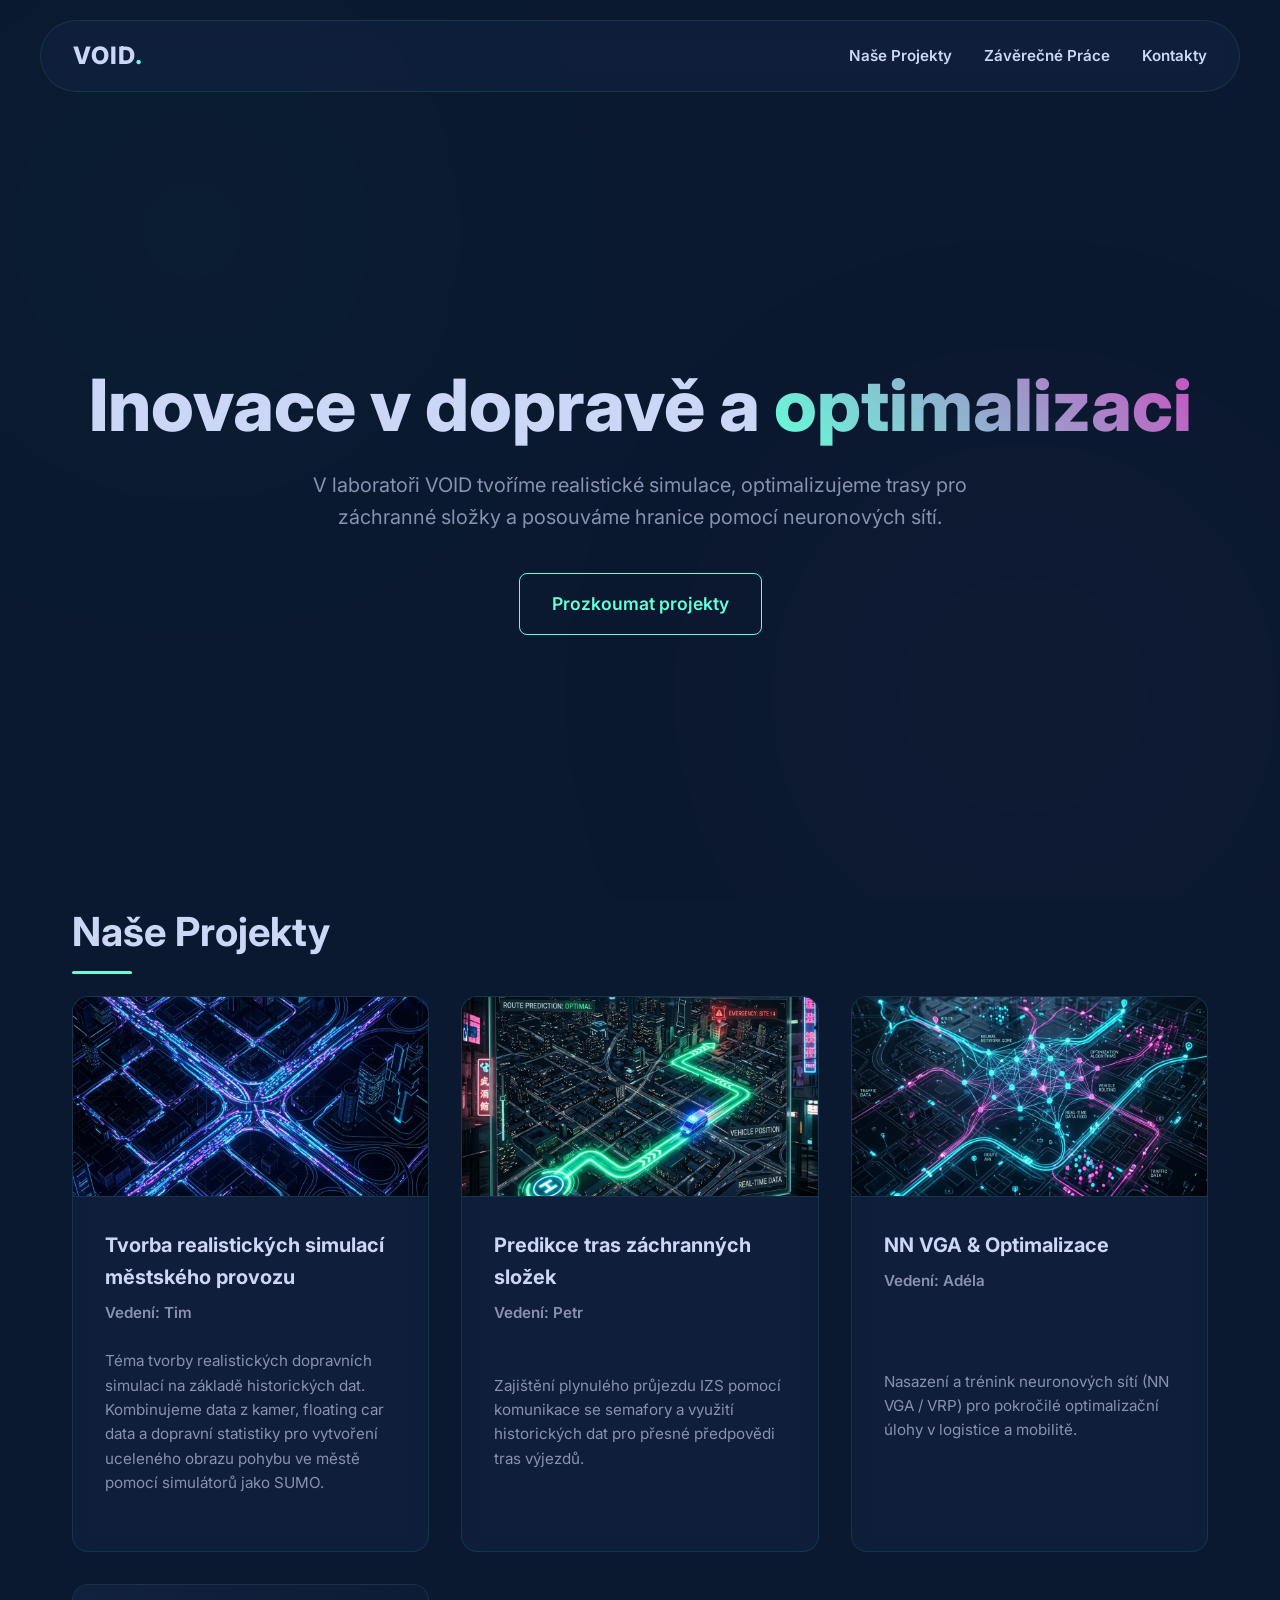
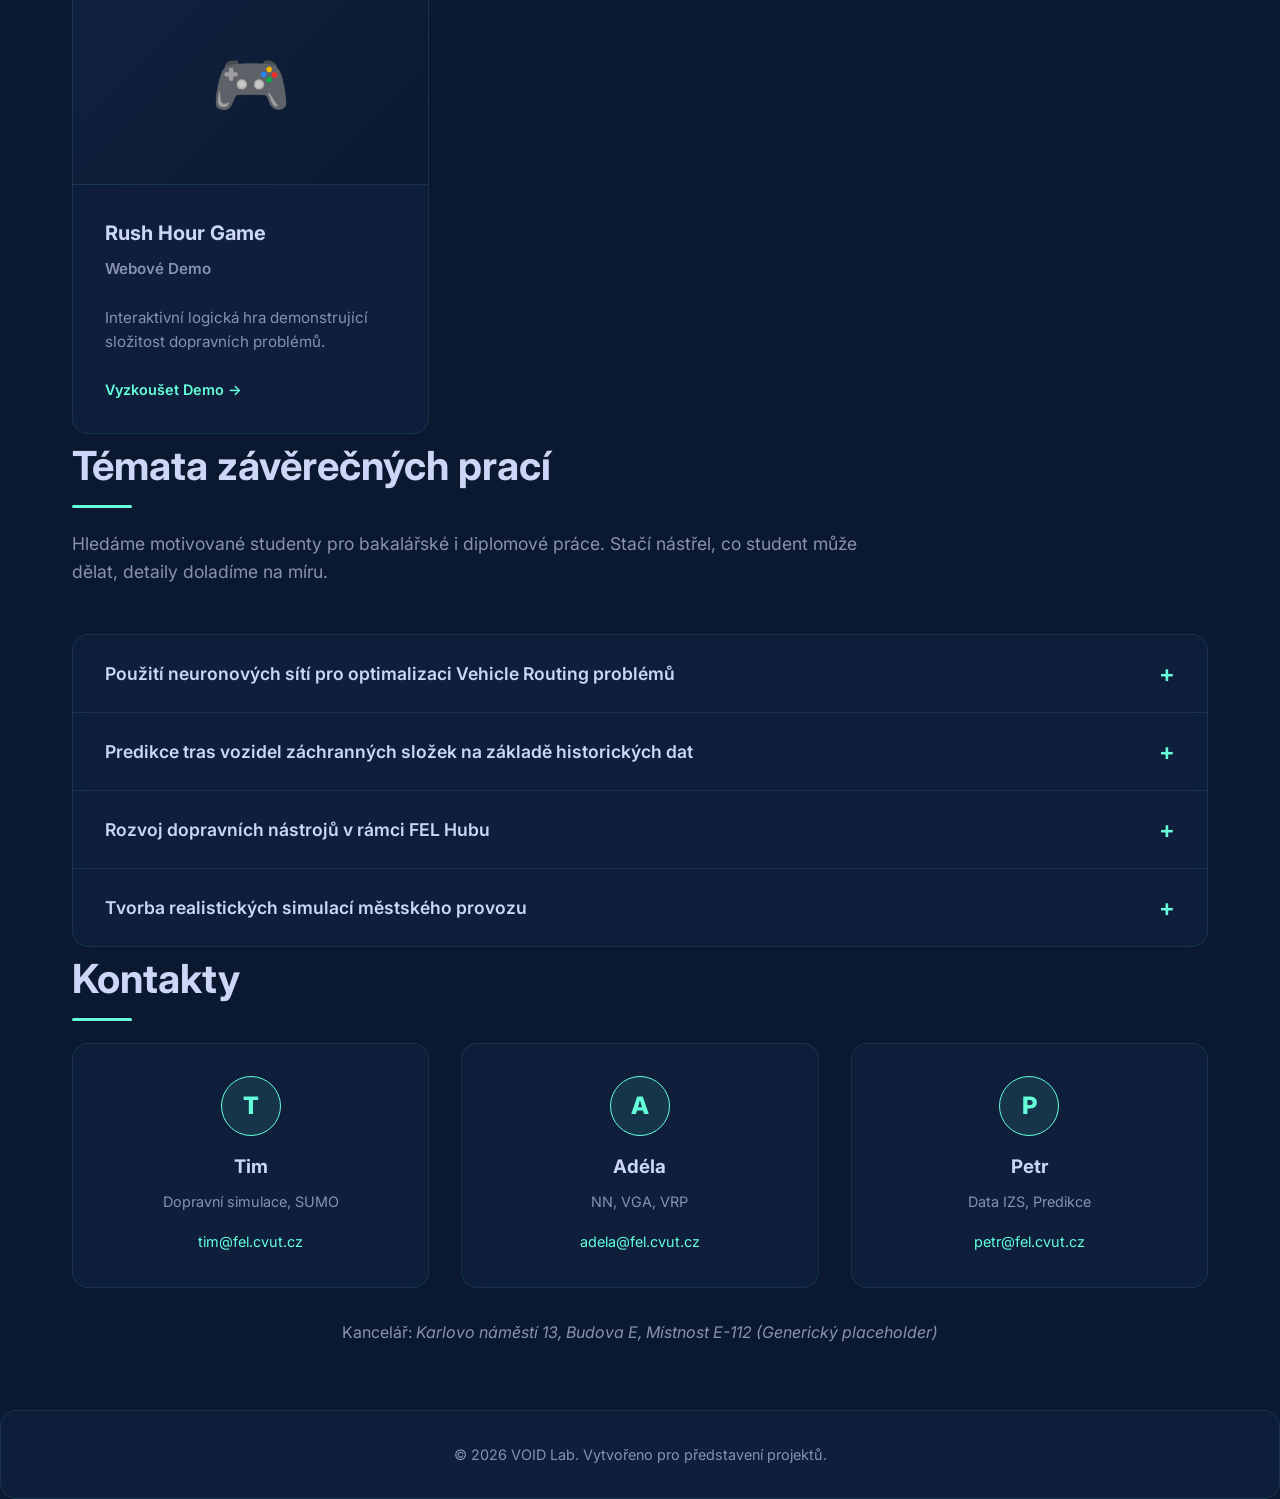
==== index.html @ 314084d5 "Initial commit web template" ====
<!DOCTYPE html>
<html lang="cs">
<head>
    <meta charset="UTF-8">
    <meta name="viewport" content="width=device-width, initial-scale=1.0">
    <title>VOID - Výzkumná a Vývojová Laboratoř</title>
    <meta name="description" content="Informace o projektech, tématech závěrečných prací a kontaktech laboratoře VOID.">
    <link rel="preconnect" href="https://fonts.googleapis.com">
    <link rel="preconnect" href="https://fonts.gstatic.com" crossorigin>
    <link href="https://fonts.googleapis.com/css2?family=Inter:wght@300;400;600;800&display=swap" rel="stylesheet">
    <link rel="stylesheet" href="style.css">
</head>
<body>
    <div class="background-effects">
        <div class="glow glow-1"></div>
        <div class="glow glow-2"></div>
    </div>

    <nav class="navbar glassmorphism">
        <div class="container nav-content">
            <div class="logo">VOID<span>.</span></div>
            <ul class="nav-links">
                <li><a href="#projekty">Naše Projekty</a></li>
                <li><a href="#temata">Závěrečné Práce</a></li>
                <li><a href="#kontakty">Kontakty</a></li>
            </ul>
        </div>
    </nav>

    <header class="hero container">
        <h1>Inovace v dopravě a <span>optimalizaci</span></h1>
        <p>V laboratoři VOID tvoříme realistické simulace, optimalizujeme trasy pro záchranné složky a posouváme hranice pomocí neuronových sítí.</p>
        <a href="#projekty" class="btn-primary">Prozkoumat projekty</a>
    </header>

    <main>
        <section id="projekty" class="container">
            <h2 class="section-title">Naše Projekty</h2>
            <div class="grid projects-grid">
                
                <!-- Projekt 1 -->
                <div class="card glassmorphism">
                    <img src="assets/traffic_sim.png" alt="Tvorba realistických simulací městského provozu" class="card-image">
                    <div class="card-content">
                        <h3>Tvorba realistických simulací městského provozu</h3>
                        <p class="author">Vedení: Tim</p>
                        <p>Téma tvorby realistických dopravních simulací na základě historických dat. Kombinujeme data z kamer, floating car data a dopravní statistiky pro vytvoření uceleného obrazu pohybu ve městě pomocí simulátorů jako SUMO.</p>
                    </div>
                </div>

                <!-- Projekt 2 -->
                <div class="card glassmorphism">
                    <img src="assets/rescue_route.png" alt="Predikce tras vozidel záchranných složek" class="card-image">
                    <div class="card-content">
                        <h3>Predikce tras záchranných složek</h3>
                        <p class="author">Vedení: Petr</p>
                        <p>Zajištění plynulého průjezdu IZS pomocí komunikace se semafory a využití historických dat pro přesné předpovědi tras výjezdů.</p>
                    </div>
                </div>

                <!-- Projekt 3 -->
                <div class="card glassmorphism">
                    <img src="assets/nn_vga.png" alt="NN VGA a optimalizace" class="card-image">
                    <div class="card-content">
                        <h3>NN VGA & Optimalizace</h3>
                        <p class="author">Vedení: Adéla</p>
                        <p>Nasazení a trénink neuronových sítí (NN VGA / VRP) pro pokročilé optimalizační úlohy v logistice a mobilitě.</p>
                    </div>
                </div>

                <!-- Projekt 4 -->
                <div class="card glassmorphism">
                    <div class="card-image placeholder-img">
                        <div class="icon">🎮</div>
                    </div>
                    <div class="card-content">
                        <h3>Rush Hour Game</h3>
                        <p class="author">Webové Demo</p>
                        <p>Interaktivní logická hra demonstrující složitost dopravních problémů.</p>
                        <a href="https://kubikade.github.io/rush_hour/" target="_blank" rel="noopener noreferrer" class="link-btn">Vyzkoušet Demo &rarr;</a>
                    </div>
                </div>
            </div>
        </section>

        <section id="temata" class="container">
            <h2 class="section-title">Témata závěrečných prací</h2>
            <p class="section-subtitle">Hledáme motivované studenty pro bakalářské i diplomové práce. Stačí nástřel, co student může dělat, detaily doladíme na míru.</p>
            
            <div class="accordion glassmorphism">
                
                <div class="accordion-item">
                    <button class="accordion-header">
                        Použití neuronových sítí pro optimalizaci Vehicle Routing problémů
                        <span class="icon">+</span>
                    </button>
                    <div class="accordion-content">
                        <p><strong>Vedoucí:</strong> Adéla</p>
                        <p>Práce na aktualizaci a rozvoji metod řešících Vehicle Routing Problem (VRP) s využitím moderních architektur neuronových sítí. Ideální pro studenty se zájmem o Deep Learning a aplikovanou AI.</p>
                    </div>
                </div>

                <div class="accordion-item">
                    <button class="accordion-header">
                        Predikce tras vozidel záchranných složek na základě historických dat
                        <span class="icon">+</span>
                    </button>
                    <div class="accordion-content">
                        <p><strong>Vedoucí:</strong> Petr</p>
                        <p>Zpracování reálných historických trajektorií pro modelování výjezdů IZS. Cílem je včas komunikovat se semafory pro udělení prioritního průjezdu.</p>
                    </div>
                </div>

                <div class="accordion-item">
                    <button class="accordion-header">
                        Rozvoj dopravních nástrojů v rámci FEL Hubu
                        <span class="icon">+</span>
                    </button>
                    <div class="accordion-content">
                        <p><strong>Vedoucí:</strong> Dle domluvy</p>
                        <p>Práce na údržbě a inovacích stávajících nástrojů. Smazání zastaralého roadgraphtool a aktualizace modelů pro záchranky a NN VRP.</p>
                    </div>
                </div>

                <div class="accordion-item">
                    <button class="accordion-header">
                        Tvorba realistických simulací městského provozu
                        <span class="icon">+</span>
                    </button>
                    <div class="accordion-content">
                        <p><strong>Vedoucí:</strong> Tim</p>
                        <p>Spojování různých datových zdrojů (FCD, kamery, dopravní statistiky) pro stavbu komplexních modelů ve špičkových simulátorech (např. SUMO) a testování dopadů různých scénářů.</p>
                    </div>
                </div>

            </div>
        </section>

        <section id="kontakty" class="container">
            <h2 class="section-title">Kontakty</h2>
            <div class="grid contacts-grid">
                <div class="contact-card glassmorphism">
                    <div class="avatar">T</div>
                    <h3>Tim</h3>
                    <p>Dopravní simulace, SUMO</p>
                    <a href="mailto:tim@fel.cvut.cz" class="contact-link">tim@fel.cvut.cz</a>
                </div>
                <div class="contact-card glassmorphism">
                    <div class="avatar">A</div>
                    <h3>Adéla</h3>
                    <p>NN, VGA, VRP</p>
                    <a href="mailto:adela@fel.cvut.cz" class="contact-link">adela@fel.cvut.cz</a>
                </div>
                <div class="contact-card glassmorphism">
                    <div class="avatar">P</div>
                    <h3>Petr</h3>
                    <p>Data IZS, Predikce</p>
                    <a href="mailto:petr@fel.cvut.cz" class="contact-link">petr@fel.cvut.cz</a>
                </div>
            </div>
            <p style="text-align: center; margin-top: 2rem; color: #8892b0;">
                Kancelář: <em>Karlovo náměstí 13, Budova E, Místnost E-112 (Generický placeholder)</em>
            </p>
        </section>
    </main>

    <footer class="glassmorphism">
        <div class="container">
            <p>&copy; 2026 VOID Lab. Vytvořeno pro představení projektů.</p>
        </div>
    </footer>

    <script src="script.js"></script>
</body>
</html>
---- style.css ----
:root {
    --bg-color: #0a192f;
    --text-primary: #ccd6f6;
    --text-secondary: #8892b0;
    --accent: #64ffda;
    --glass-bg: rgba(17, 34, 64, 0.7);
    --glass-border: rgba(100, 255, 218, 0.1);
    --font-family: 'Inter', sans-serif;
    --transition: all 0.3s cubic-bezier(0.25, 0.8, 0.25, 1);
}

* {
    margin: 0;
    padding: 0;
    box-sizing: border-box;
    scroll-behavior: smooth;
}

body {
    background-color: var(--bg-color);
    color: var(--text-primary);
    font-family: var(--font-family);
    line-height: 1.6;
    overflow-x: hidden;
    position: relative;
}

.background-effects {
    position: fixed;
    top: 0; left: 0; width: 100%; height: 100%;
    pointer-events: none;
    z-index: -1;
    overflow: hidden;
}

.glow {
    position: absolute;
    border-radius: 50%;
    filter: blur(150px);
    opacity: 0.4;
}

.glow-1 {
    top: -10%; left: -10%;
    width: 50vw; height: 50vw;
    background: radial-gradient(circle, rgba(100,255,218,0.15) 0%, rgba(10,25,47,0) 70%);
}

.glow-2 {
    bottom: -20%; right: -10%;
    width: 60vw; height: 60vw;
    background: radial-gradient(circle, rgba(200,80,192,0.15) 0%, rgba(10,25,47,0) 70%);
}

.glassmorphism {
    background: var(--glass-bg);
    backdrop-filter: blur(10px);
    -webkit-backdrop-filter: blur(10px);
    border: 1px solid var(--glass-border);
    border-radius: 16px;
}

.container {
    max-width: 1200px;
    margin: 0 auto;
    padding: 0 2rem;
}

/* Navbar */
.navbar {
    position: fixed;
    top: 20px;
    left: 50%;
    transform: translateX(-50%);
    width: calc(100% - 4rem);
    max-width: 1200px;
    z-index: 100;
    padding: 1rem 2rem;
    border-radius: 50px;
}

.nav-content {
    display: flex;
    justify-content: space-between;
    align-items: center;
    padding: 0;
}

.logo {
    font-size: 1.5rem;
    font-weight: 800;
    color: var(--text-primary);
    letter-spacing: 1px;
}

.logo span {
    color: var(--accent);
}

.nav-links {
    list-style: none;
    display: flex;
    gap: 2rem;
}

.nav-links a {
    text-decoration: none;
    color: var(--text-primary);
    font-weight: 600;
    font-size: 0.95rem;
    transition: var(--transition);
}

.nav-links a:hover {
    color: var(--accent);
}

/* Hero Section */
.hero {
    min-height: 100vh;
    display: flex;
    flex-direction: column;
    justify-content: center;
    align-items: center;
    text-align: center;
    padding-top: 100px;
}

.hero h1 {
    font-size: clamp(2.5rem, 6vw, 4.5rem);
    font-weight: 800;
    line-height: 1.1;
    margin-bottom: 1.5rem;
}

.hero h1 span {
    color: var(--accent);
    background: -webkit-linear-gradient(45deg, var(--accent), #c850c0);
    -webkit-background-clip: text;
    -webkit-text-fill-color: transparent;
}

.hero p {
    font-size: clamp(1rem, 2vw, 1.25rem);
    color: var(--text-secondary);
    max-width: 700px;
    margin-bottom: 2.5rem;
}

.btn-primary {
    display: inline-block;
    padding: 1rem 2rem;
    background: transparent;
    color: var(--accent);
    border: 1px solid var(--accent);
    border-radius: 8px;
    text-decoration: none;
    font-weight: 600;
    font-size: 1.1rem;
    transition: var(--transition);
    cursor: pointer;
}

.btn-primary:hover {
    background: rgba(100, 255, 218, 0.1);
    transform: translateY(-3px);
    box-shadow: 0 10px 20px rgba(100, 255, 218, 0.1);
}

/* Sections */
section {
    padding: 100px 0;
}

.section-title {
    font-size: clamp(2rem, 4vw, 2.5rem);
    margin-bottom: 2rem;
    position: relative;
    display: inline-block;
}

.section-title::after {
    content: '';
    position: absolute;
    bottom: -10px;
    left: 0;
    width: 60px;
    height: 3px;
    background: var(--accent);
    border-radius: 2px;
}

.section-subtitle {
    color: var(--text-secondary);
    margin-bottom: 3rem;
    font-size: 1.1rem;
    max-width: 800px;
}

/* Grids */
.grid {
    display: grid;
    gap: 2rem;
}

.projects-grid {
    grid-template-columns: repeat(auto-fit, minmax(280px, 1fr));
}

/* Cards */
.card {
    overflow: hidden;
    transition: var(--transition);
    display: flex;
    flex-direction: column;
}

.card:hover {
    transform: translateY(-10px);
    box-shadow: 0 20px 40px rgba(0, 0, 0, 0.4);
    border-color: rgba(100, 255, 218, 0.3);
}

.card-image {
    width: 100%;
    height: 200px;
    object-fit: cover;
    border-bottom: 1px solid var(--glass-border);
    transition: var(--transition);
}

.card:hover .card-image {
    transform: scale(1.05);
}

.placeholder-img {
    background: linear-gradient(135deg, rgba(17,34,64,1) 0%, rgba(10,25,47,1) 100%);
    display: flex;
    align-items: center;
    justify-content: center;
}

.placeholder-img .icon {
    font-size: 4rem;
}

.card-content {
    padding: 2rem;
    flex-grow: 1;
    display: flex;
    flex-direction: column;
}

.card-content h3 {
    font-size: 1.25rem;
    margin-bottom: 0.5rem;
    color: var(--text-primary);
}

.author {
    color: var(--accent);
    font-size: 0.85rem;
    margin-bottom: 1rem;
    font-weight: 600;
}

.card-content p {
    color: var(--text-secondary);
    font-size: 0.95rem;
    margin-bottom: 1.5rem;
    flex-grow: 1;
}

.link-btn {
    color: var(--accent);
    text-decoration: none;
    font-weight: 600;
    font-size: 0.9rem;
    transition: var(--transition);
    display: inline-block;
}

.link-btn:hover {
    color: #c850c0;
}

/* Accordion */
.accordion {
    border-radius: 16px;
    overflow: hidden;
}

.accordion-item {
    border-bottom: 1px solid var(--glass-border);
}

.accordion-item:last-child {
    border-bottom: none;
}

.accordion-header {
    width: 100%;
    text-align: left;
    padding: 1.5rem 2rem;
    background: transparent;
    border: none;
    color: var(--text-primary);
    font-size: 1.1rem;
    font-weight: 600;
    font-family: var(--font-family);
    cursor: pointer;
    display: flex;
    justify-content: space-between;
    align-items: center;
    transition: var(--transition);
}

.accordion-header:hover {
    background: rgba(100, 255, 218, 0.05);
}

.accordion-header .icon {
    font-size: 1.5rem;
    color: var(--accent);
    transition: transform 0.3s ease;
}

.accordion-item.active .icon {
    transform: rotate(45deg);
}

.accordion-content {
    max-height: 0;
    overflow: hidden;
    transition: max-height 0.4s ease-out, padding 0.4s ease;
    background: rgba(10, 25, 47, 0.3);
}

.accordion-content p {
    padding: 0 2rem 1.5rem;
    color: var(--text-secondary);
}

.accordion-content p:first-child {
    padding-top: 1rem;
    color: var(--accent);
    font-size: 0.9rem;
    margin-bottom: -0.5rem;
}

/* Contacts Grid */
.contacts-grid {
    grid-template-columns: repeat(auto-fit, minmax(200px, 1fr));
}

.contact-card {
    padding: 2rem;
    text-align: center;
    transition: var(--transition);
}

.contact-card:hover {
    transform: translateY(-5px);
    border-color: var(--accent);
}

.avatar {
    width: 60px;
    height: 60px;
    background: rgba(100, 255, 218, 0.1);
    color: var(--accent);
    border-radius: 50%;
    display: flex;
    align-items: center;
    justify-content: center;
    font-size: 1.5rem;
    font-weight: 800;
    margin: 0 auto 1rem;
    border: 1px solid var(--accent);
}

.contact-card h3 {
    margin-bottom: 0.5rem;
}

.contact-card p {
    color: var(--text-secondary);
    font-size: 0.9rem;
    margin-bottom: 1rem;
}

.contact-link {
    color: var(--accent);
    text-decoration: none;
    font-size: 0.9rem;
    transition: var(--transition);
}

.contact-link:hover {
    text-decoration: underline;
}

/* Footer */
footer {
    text-align: center;
    padding: 2rem 0;
    margin-top: 4rem;
    border-top-left-radius: 30px;
    border-top-right-radius: 30px;
    border-bottom-left-radius: 0;
    border-bottom-right-radius: 0;
    border-bottom: none;
    border-left: none;
    border-right: none;
}

footer p {
    color: var(--text-secondary);
    font-size: 0.9rem;
}

/* Responsive */
@media (max-width: 768px) {
    .nav-links {
        display: none; /* simple mobile nav */
    }
    .navbar {
        justify-content: center;
    }
    .hero {
        padding-top: 120px;
    }
    .accordion-header {
        padding: 1.25rem;
        font-size: 1rem;
    }
    .accordion-content p {
        padding: 0 1.25rem 1.25rem;
    }
}
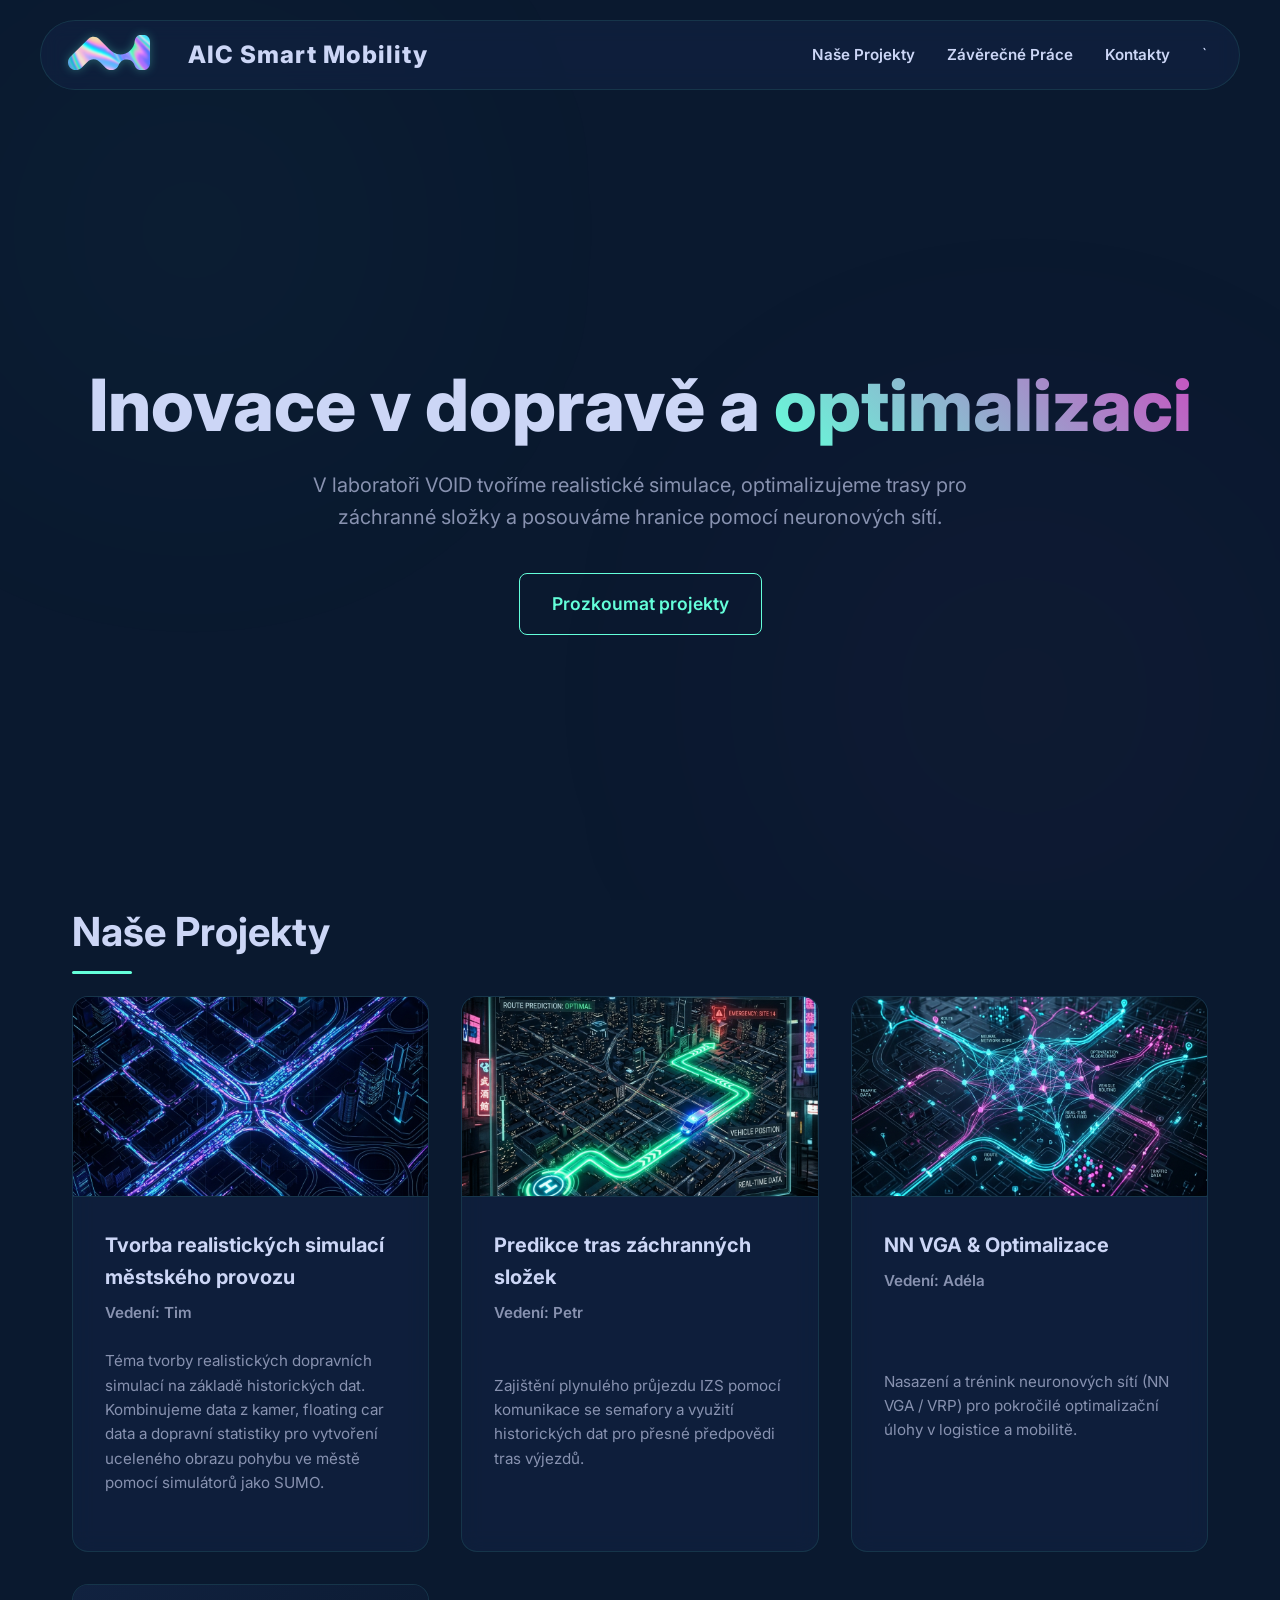
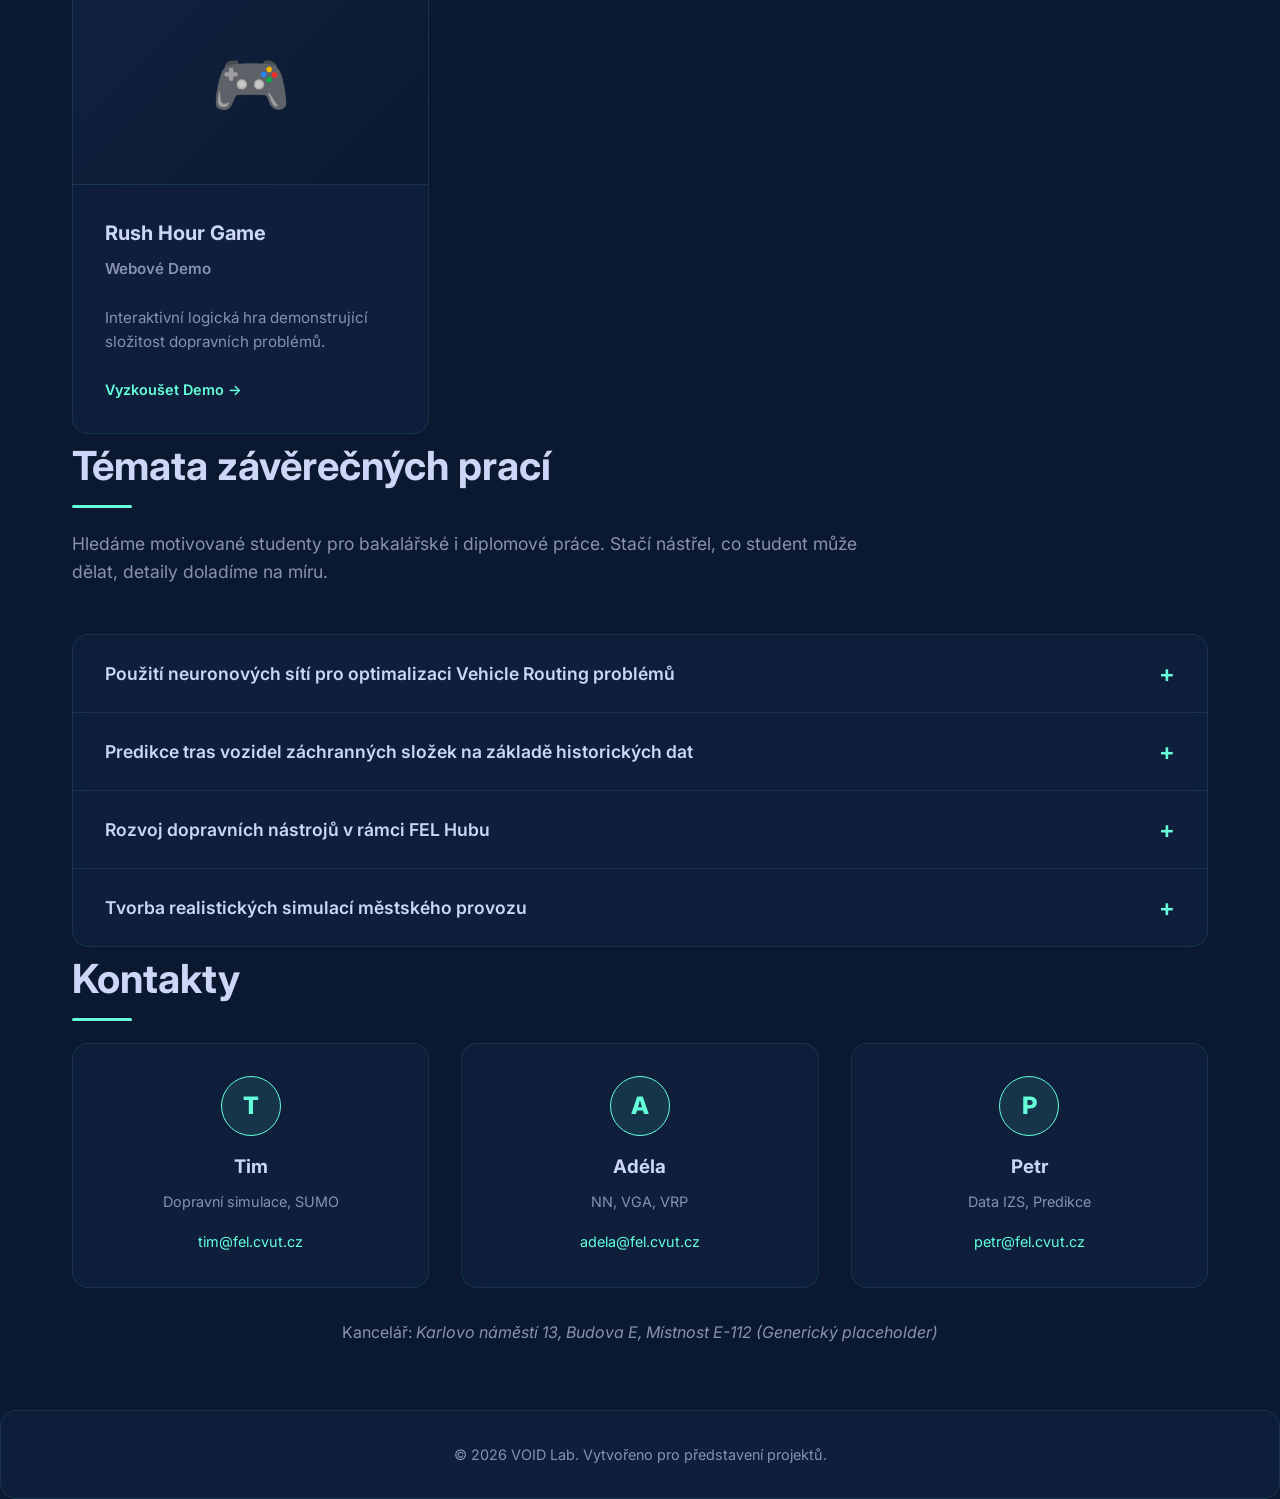
==== commit 4a82da9e: "added logo and new title" ====
--- a/index.html
+++ b/index.html
@@ -1,15 +1,17 @@
 <!DOCTYPE html>
 <html lang="cs">
+
 <head>
     <meta charset="UTF-8">
     <meta name="viewport" content="width=device-width, initial-scale=1.0">
-    <title>VOID - Výzkumná a Vývojová Laboratoř</title>
+    <title>AIC Smart Mobility</title>
     <meta name="description" content="Informace o projektech, tématech závěrečných prací a kontaktech laboratoře VOID.">
     <link rel="preconnect" href="https://fonts.googleapis.com">
     <link rel="preconnect" href="https://fonts.gstatic.com" crossorigin>
     <link href="https://fonts.googleapis.com/css2?family=Inter:wght@300;400;600;800&display=swap" rel="stylesheet">
     <link rel="stylesheet" href="style.css">
 </head>
+
 <body>
     <div class="background-effects">
         <div class="glow glow-1"></div>
@@ -18,18 +20,22 @@
 
     <nav class="navbar glassmorphism">
         <div class="container nav-content">
-            <div class="logo">VOID<span>.</span></div>
+            <div class="logo">
+                <img src="assets/Symbol_AIC_Holo.svg" alt="AIC Logo" class="logo-img">
+                AIC Smart Mobility
+            </div>
             <ul class="nav-links">
                 <li><a href="#projekty">Naše Projekty</a></li>
                 <li><a href="#temata">Závěrečné Práce</a></li>
-                <li><a href="#kontakty">Kontakty</a></li>
+                <li><a href="#kontakty">Kontakty</a></li>`
             </ul>
         </div>
     </nav>
 
     <header class="hero container">
         <h1>Inovace v dopravě a <span>optimalizaci</span></h1>
-        <p>V laboratoři VOID tvoříme realistické simulace, optimalizujeme trasy pro záchranné složky a posouváme hranice pomocí neuronových sítí.</p>
+        <p>V laboratoři VOID tvoříme realistické simulace, optimalizujeme trasy pro záchranné složky a posouváme hranice
+            pomocí neuronových sítí.</p>
         <a href="#projekty" class="btn-primary">Prozkoumat projekty</a>
     </header>
 
@@ -37,24 +43,29 @@
         <section id="projekty" class="container">
             <h2 class="section-title">Naše Projekty</h2>
             <div class="grid projects-grid">
-                
+
                 <!-- Projekt 1 -->
                 <div class="card glassmorphism">
-                    <img src="assets/traffic_sim.png" alt="Tvorba realistických simulací městského provozu" class="card-image">
+                    <img src="assets/traffic_sim.png" alt="Tvorba realistických simulací městského provozu"
+                        class="card-image">
                     <div class="card-content">
                         <h3>Tvorba realistických simulací městského provozu</h3>
                         <p class="author">Vedení: Tim</p>
-                        <p>Téma tvorby realistických dopravních simulací na základě historických dat. Kombinujeme data z kamer, floating car data a dopravní statistiky pro vytvoření uceleného obrazu pohybu ve městě pomocí simulátorů jako SUMO.</p>
+                        <p>Téma tvorby realistických dopravních simulací na základě historických dat. Kombinujeme data z
+                            kamer, floating car data a dopravní statistiky pro vytvoření uceleného obrazu pohybu ve
+                            městě pomocí simulátorů jako SUMO.</p>
                     </div>
                 </div>
 
                 <!-- Projekt 2 -->
                 <div class="card glassmorphism">
-                    <img src="assets/rescue_route.png" alt="Predikce tras vozidel záchranných složek" class="card-image">
+                    <img src="assets/rescue_route.png" alt="Predikce tras vozidel záchranných složek"
+                        class="card-image">
                     <div class="card-content">
                         <h3>Predikce tras záchranných složek</h3>
                         <p class="author">Vedení: Petr</p>
-                        <p>Zajištění plynulého průjezdu IZS pomocí komunikace se semafory a využití historických dat pro přesné předpovědi tras výjezdů.</p>
+                        <p>Zajištění plynulého průjezdu IZS pomocí komunikace se semafory a využití historických dat pro
+                            přesné předpovědi tras výjezdů.</p>
                     </div>
                 </div>
 
@@ -64,7 +75,8 @@
                     <div class="card-content">
                         <h3>NN VGA & Optimalizace</h3>
                         <p class="author">Vedení: Adéla</p>
-                        <p>Nasazení a trénink neuronových sítí (NN VGA / VRP) pro pokročilé optimalizační úlohy v logistice a mobilitě.</p>
+                        <p>Nasazení a trénink neuronových sítí (NN VGA / VRP) pro pokročilé optimalizační úlohy v
+                            logistice a mobilitě.</p>
                     </div>
                 </div>
 
@@ -77,7 +89,8 @@
                         <h3>Rush Hour Game</h3>
                         <p class="author">Webové Demo</p>
                         <p>Interaktivní logická hra demonstrující složitost dopravních problémů.</p>
-                        <a href="https://kubikade.github.io/rush_hour/" target="_blank" rel="noopener noreferrer" class="link-btn">Vyzkoušet Demo &rarr;</a>
+                        <a href="https://kubikade.github.io/rush_hour/" target="_blank" rel="noopener noreferrer"
+                            class="link-btn">Vyzkoušet Demo &rarr;</a>
                     </div>
                 </div>
             </div>
@@ -85,10 +98,11 @@
 
         <section id="temata" class="container">
             <h2 class="section-title">Témata závěrečných prací</h2>
-            <p class="section-subtitle">Hledáme motivované studenty pro bakalářské i diplomové práce. Stačí nástřel, co student může dělat, detaily doladíme na míru.</p>
-            
+            <p class="section-subtitle">Hledáme motivované studenty pro bakalářské i diplomové práce. Stačí nástřel, co
+                student může dělat, detaily doladíme na míru.</p>
+
             <div class="accordion glassmorphism">
-                
+
                 <div class="accordion-item">
                     <button class="accordion-header">
                         Použití neuronových sítí pro optimalizaci Vehicle Routing problémů
@@ -96,7 +110,9 @@
                     </button>
                     <div class="accordion-content">
                         <p><strong>Vedoucí:</strong> Adéla</p>
-                        <p>Práce na aktualizaci a rozvoji metod řešících Vehicle Routing Problem (VRP) s využitím moderních architektur neuronových sítí. Ideální pro studenty se zájmem o Deep Learning a aplikovanou AI.</p>
+                        <p>Práce na aktualizaci a rozvoji metod řešících Vehicle Routing Problem (VRP) s využitím
+                            moderních architektur neuronových sítí. Ideální pro studenty se zájmem o Deep Learning a
+                            aplikovanou AI.</p>
                     </div>
                 </div>
 
@@ -107,7 +123,8 @@
                     </button>
                     <div class="accordion-content">
                         <p><strong>Vedoucí:</strong> Petr</p>
-                        <p>Zpracování reálných historických trajektorií pro modelování výjezdů IZS. Cílem je včas komunikovat se semafory pro udělení prioritního průjezdu.</p>
+                        <p>Zpracování reálných historických trajektorií pro modelování výjezdů IZS. Cílem je včas
+                            komunikovat se semafory pro udělení prioritního průjezdu.</p>
                     </div>
                 </div>
 
@@ -118,7 +135,8 @@
                     </button>
                     <div class="accordion-content">
                         <p><strong>Vedoucí:</strong> Dle domluvy</p>
-                        <p>Práce na údržbě a inovacích stávajících nástrojů. Smazání zastaralého roadgraphtool a aktualizace modelů pro záchranky a NN VRP.</p>
+                        <p>Práce na údržbě a inovacích stávajících nástrojů. Smazání zastaralého roadgraphtool a
+                            aktualizace modelů pro záchranky a NN VRP.</p>
                     </div>
                 </div>
 
@@ -129,7 +147,8 @@
                     </button>
                     <div class="accordion-content">
                         <p><strong>Vedoucí:</strong> Tim</p>
-                        <p>Spojování různých datových zdrojů (FCD, kamery, dopravní statistiky) pro stavbu komplexních modelů ve špičkových simulátorech (např. SUMO) a testování dopadů různých scénářů.</p>
+                        <p>Spojování různých datových zdrojů (FCD, kamery, dopravní statistiky) pro stavbu komplexních
+                            modelů ve špičkových simulátorech (např. SUMO) a testování dopadů různých scénářů.</p>
                     </div>
                 </div>
 
@@ -172,4 +191,5 @@
 
     <script src="script.js"></script>
 </body>
-</html>
+
+</html>
--- a/style.css
+++ b/style.css
@@ -27,7 +27,10 @@
 
 .background-effects {
     position: fixed;
-    top: 0; left: 0; width: 100%; height: 100%;
+    top: 0;
+    left: 0;
+    width: 100%;
+    height: 100%;
     pointer-events: none;
     z-index: -1;
     overflow: hidden;
@@ -41,15 +44,19 @@
 }
 
 .glow-1 {
-    top: -10%; left: -10%;
-    width: 50vw; height: 50vw;
-    background: radial-gradient(circle, rgba(100,255,218,0.15) 0%, rgba(10,25,47,0) 70%);
+    top: -10%;
+    left: -10%;
+    width: 50vw;
+    height: 50vw;
+    background: radial-gradient(circle, rgba(100, 255, 218, 0.15) 0%, rgba(10, 25, 47, 0) 70%);
 }
 
 .glow-2 {
-    bottom: -20%; right: -10%;
-    width: 60vw; height: 60vw;
-    background: radial-gradient(circle, rgba(200,80,192,0.15) 0%, rgba(10,25,47,0) 70%);
+    bottom: -20%;
+    right: -10%;
+    width: 60vw;
+    height: 60vw;
+    background: radial-gradient(circle, rgba(200, 80, 192, 0.15) 0%, rgba(10, 25, 47, 0) 70%);
 }
 
 .glassmorphism {
@@ -75,7 +82,7 @@
     width: calc(100% - 4rem);
     max-width: 1200px;
     z-index: 100;
-    padding: 1rem 2rem;
+    height: 70px;
     border-radius: 50px;
 }
 
@@ -83,7 +90,8 @@
     display: flex;
     justify-content: space-between;
     align-items: center;
-    padding: 0;
+    height: 100%;
+    padding: 0 2rem;
 }
 
 .logo {
@@ -91,6 +99,20 @@
     font-weight: 800;
     color: var(--text-primary);
     letter-spacing: 1px;
+    display: flex;
+    align-items: center;
+    gap: 0.75rem;
+}
+
+.logo-img {
+    height: 85px;
+    width: auto;
+    filter: drop-shadow(0 0 5px rgba(100, 255, 218, 0.3));
+    margin-top: -5px;
+    /* Adjust to balance the overflow */
+    margin-left: -30px;
+    /* Move slightly more to the left */
+    flex-shrink: 0;
 }
 
 .logo span {
@@ -234,7 +256,7 @@
 }
 
 .placeholder-img {
-    background: linear-gradient(135deg, rgba(17,34,64,1) 0%, rgba(10,25,47,1) 100%);
+    background: linear-gradient(135deg, rgba(17, 34, 64, 1) 0%, rgba(10, 25, 47, 1) 100%);
     display: flex;
     align-items: center;
     justify-content: center;
@@ -422,19 +444,24 @@
 /* Responsive */
 @media (max-width: 768px) {
     .nav-links {
-        display: none; /* simple mobile nav */
+        display: none;
+        /* simple mobile nav */
     }
+
     .navbar {
         justify-content: center;
     }
+
     .hero {
         padding-top: 120px;
     }
+
     .accordion-header {
         padding: 1.25rem;
         font-size: 1rem;
     }
+
     .accordion-content p {
         padding: 0 1.25rem 1.25rem;
     }
-}
+}
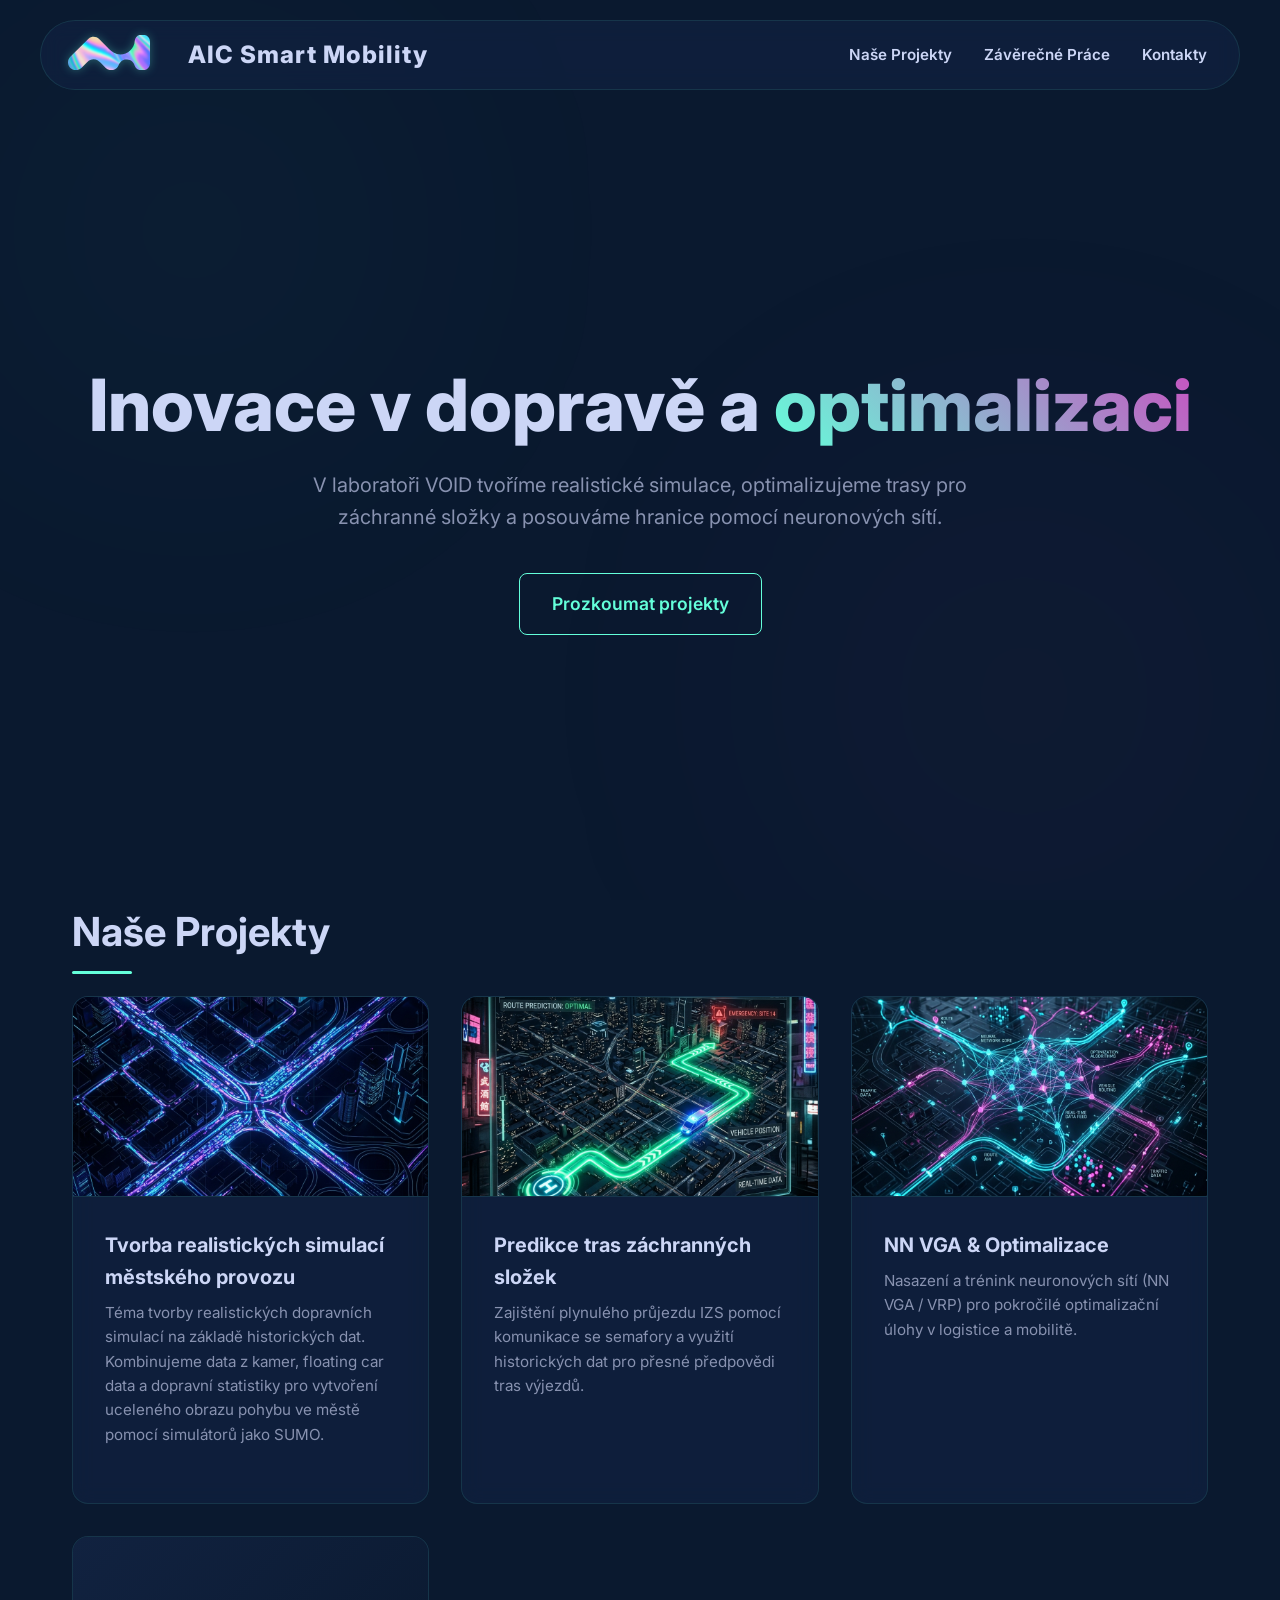
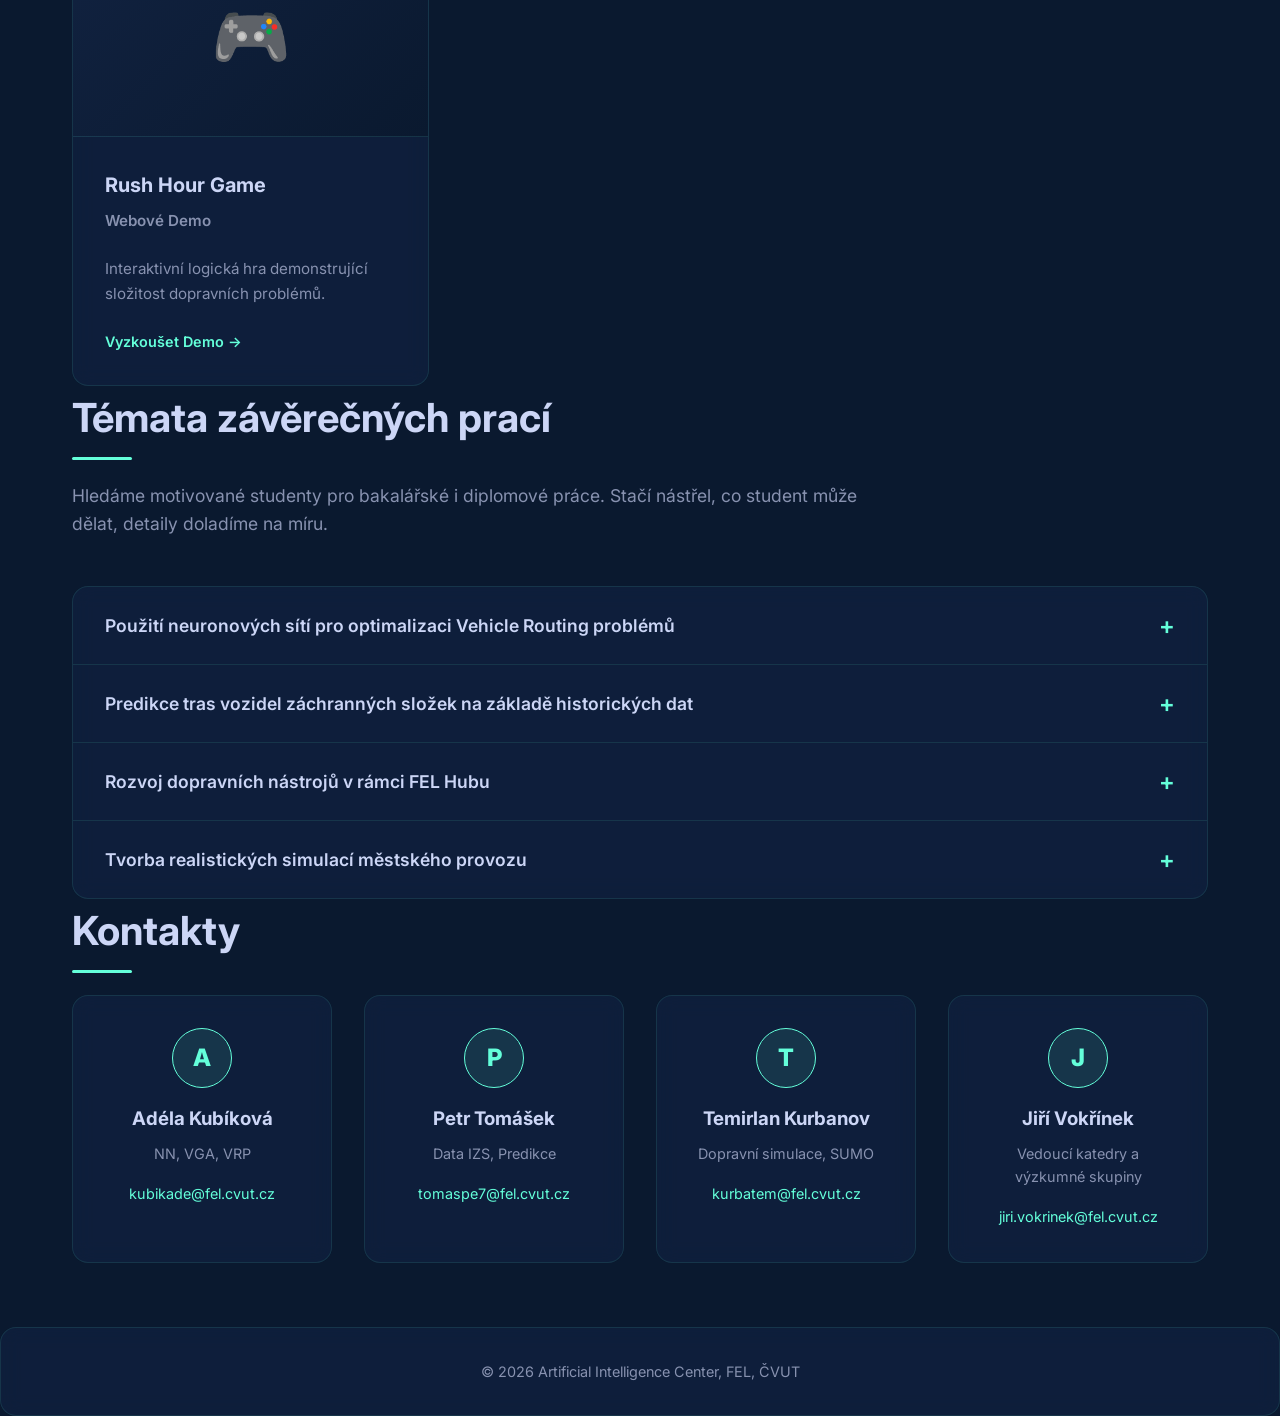
==== commit a5176838: "fixed contacts" ====
--- a/index.html
+++ b/index.html
@@ -27,7 +27,7 @@
             <ul class="nav-links">
                 <li><a href="#projekty">Naše Projekty</a></li>
                 <li><a href="#temata">Závěrečné Práce</a></li>
-                <li><a href="#kontakty">Kontakty</a></li>`
+                <li><a href="#kontakty">Kontakty</a></li>
             </ul>
         </div>
     </nav>
@@ -50,7 +50,6 @@
                         class="card-image">
                     <div class="card-content">
                         <h3>Tvorba realistických simulací městského provozu</h3>
-                        <p class="author">Vedení: Tim</p>
                         <p>Téma tvorby realistických dopravních simulací na základě historických dat. Kombinujeme data z
                             kamer, floating car data a dopravní statistiky pro vytvoření uceleného obrazu pohybu ve
                             městě pomocí simulátorů jako SUMO.</p>
@@ -63,7 +62,6 @@
                         class="card-image">
                     <div class="card-content">
                         <h3>Predikce tras záchranných složek</h3>
-                        <p class="author">Vedení: Petr</p>
                         <p>Zajištění plynulého průjezdu IZS pomocí komunikace se semafory a využití historických dat pro
                             přesné předpovědi tras výjezdů.</p>
                     </div>
@@ -74,7 +72,6 @@
                     <img src="assets/nn_vga.png" alt="NN VGA a optimalizace" class="card-image">
                     <div class="card-content">
                         <h3>NN VGA & Optimalizace</h3>
-                        <p class="author">Vedení: Adéla</p>
                         <p>Nasazení a trénink neuronových sítí (NN VGA / VRP) pro pokročilé optimalizační úlohy v
                             logistice a mobilitě.</p>
                     </div>
@@ -109,7 +106,7 @@
                         <span class="icon">+</span>
                     </button>
                     <div class="accordion-content">
-                        <p><strong>Vedoucí:</strong> Adéla</p>
+                        <p><strong>Vedoucí:</strong> Adéla Kubíková</p>
                         <p>Práce na aktualizaci a rozvoji metod řešících Vehicle Routing Problem (VRP) s využitím
                             moderních architektur neuronových sítí. Ideální pro studenty se zájmem o Deep Learning a
                             aplikovanou AI.</p>
@@ -122,7 +119,7 @@
                         <span class="icon">+</span>
                     </button>
                     <div class="accordion-content">
-                        <p><strong>Vedoucí:</strong> Petr</p>
+                        <p><strong>Vedoucí:</strong> Petr Tomášek</p>
                         <p>Zpracování reálných historických trajektorií pro modelování výjezdů IZS. Cílem je včas
                             komunikovat se semafory pro udělení prioritního průjezdu.</p>
                     </div>
@@ -146,7 +143,7 @@
                         <span class="icon">+</span>
                     </button>
                     <div class="accordion-content">
-                        <p><strong>Vedoucí:</strong> Tim</p>
+                        <p><strong>Vedoucí:</strong> Temirlan Kurbanov</p>
                         <p>Spojování různých datových zdrojů (FCD, kamery, dopravní statistiky) pro stavbu komplexních
                             modelů ve špičkových simulátorech (např. SUMO) a testování dopadů různých scénářů.</p>
                     </div>
@@ -159,33 +156,36 @@
             <h2 class="section-title">Kontakty</h2>
             <div class="grid contacts-grid">
                 <div class="contact-card glassmorphism">
-                    <div class="avatar">T</div>
-                    <h3>Tim</h3>
-                    <p>Dopravní simulace, SUMO</p>
-                    <a href="mailto:tim@fel.cvut.cz" class="contact-link">tim@fel.cvut.cz</a>
-                </div>
-                <div class="contact-card glassmorphism">
                     <div class="avatar">A</div>
-                    <h3>Adéla</h3>
+                    <h3>Adéla Kubíková</h3>
                     <p>NN, VGA, VRP</p>
-                    <a href="mailto:adela@fel.cvut.cz" class="contact-link">adela@fel.cvut.cz</a>
+                    <a href="mailto:kubikade@fel.cvut.cz" class="contact-link">kubikade@fel.cvut.cz</a>
                 </div>
                 <div class="contact-card glassmorphism">
                     <div class="avatar">P</div>
-                    <h3>Petr</h3>
+                    <h3>Petr Tomášek</h3>
                     <p>Data IZS, Predikce</p>
-                    <a href="mailto:petr@fel.cvut.cz" class="contact-link">petr@fel.cvut.cz</a>
+                    <a href="mailto:tomaspe7@fel.cvut.cz" class="contact-link">tomaspe7@fel.cvut.cz</a>
+                </div>
+                <div class="contact-card glassmorphism">
+                    <div class="avatar">T</div>
+                    <h3>Temirlan Kurbanov</h3>
+                    <p>Dopravní simulace, SUMO</p>
+                    <a href="mailto:kurbatem@fel.cvut.cz" class="contact-link">kurbatem@fel.cvut.cz</a>
+                </div>
+                <div class="contact-card glassmorphism">
+                    <div class="avatar">J</div>
+                    <h3>Jiří Vokřínek</h3>
+                    <p>Vedoucí katedry a výzkumné skupiny</p>
+                    <a href="mailto:jiri.vokrinek@fel.cvut.cz" class="contact-link">jiri.vokrinek@fel.cvut.cz</a>
                 </div>
             </div>
-            <p style="text-align: center; margin-top: 2rem; color: #8892b0;">
-                Kancelář: <em>Karlovo náměstí 13, Budova E, Místnost E-112 (Generický placeholder)</em>
-            </p>
         </section>
     </main>
 
     <footer class="glassmorphism">
         <div class="container">
-            <p>&copy; 2026 VOID Lab. Vytvořeno pro představení projektů.</p>
+            <p>&copy; 2026 Artificial Intelligence Center, FEL, ČVUT</p>
         </div>
     </footer>
 
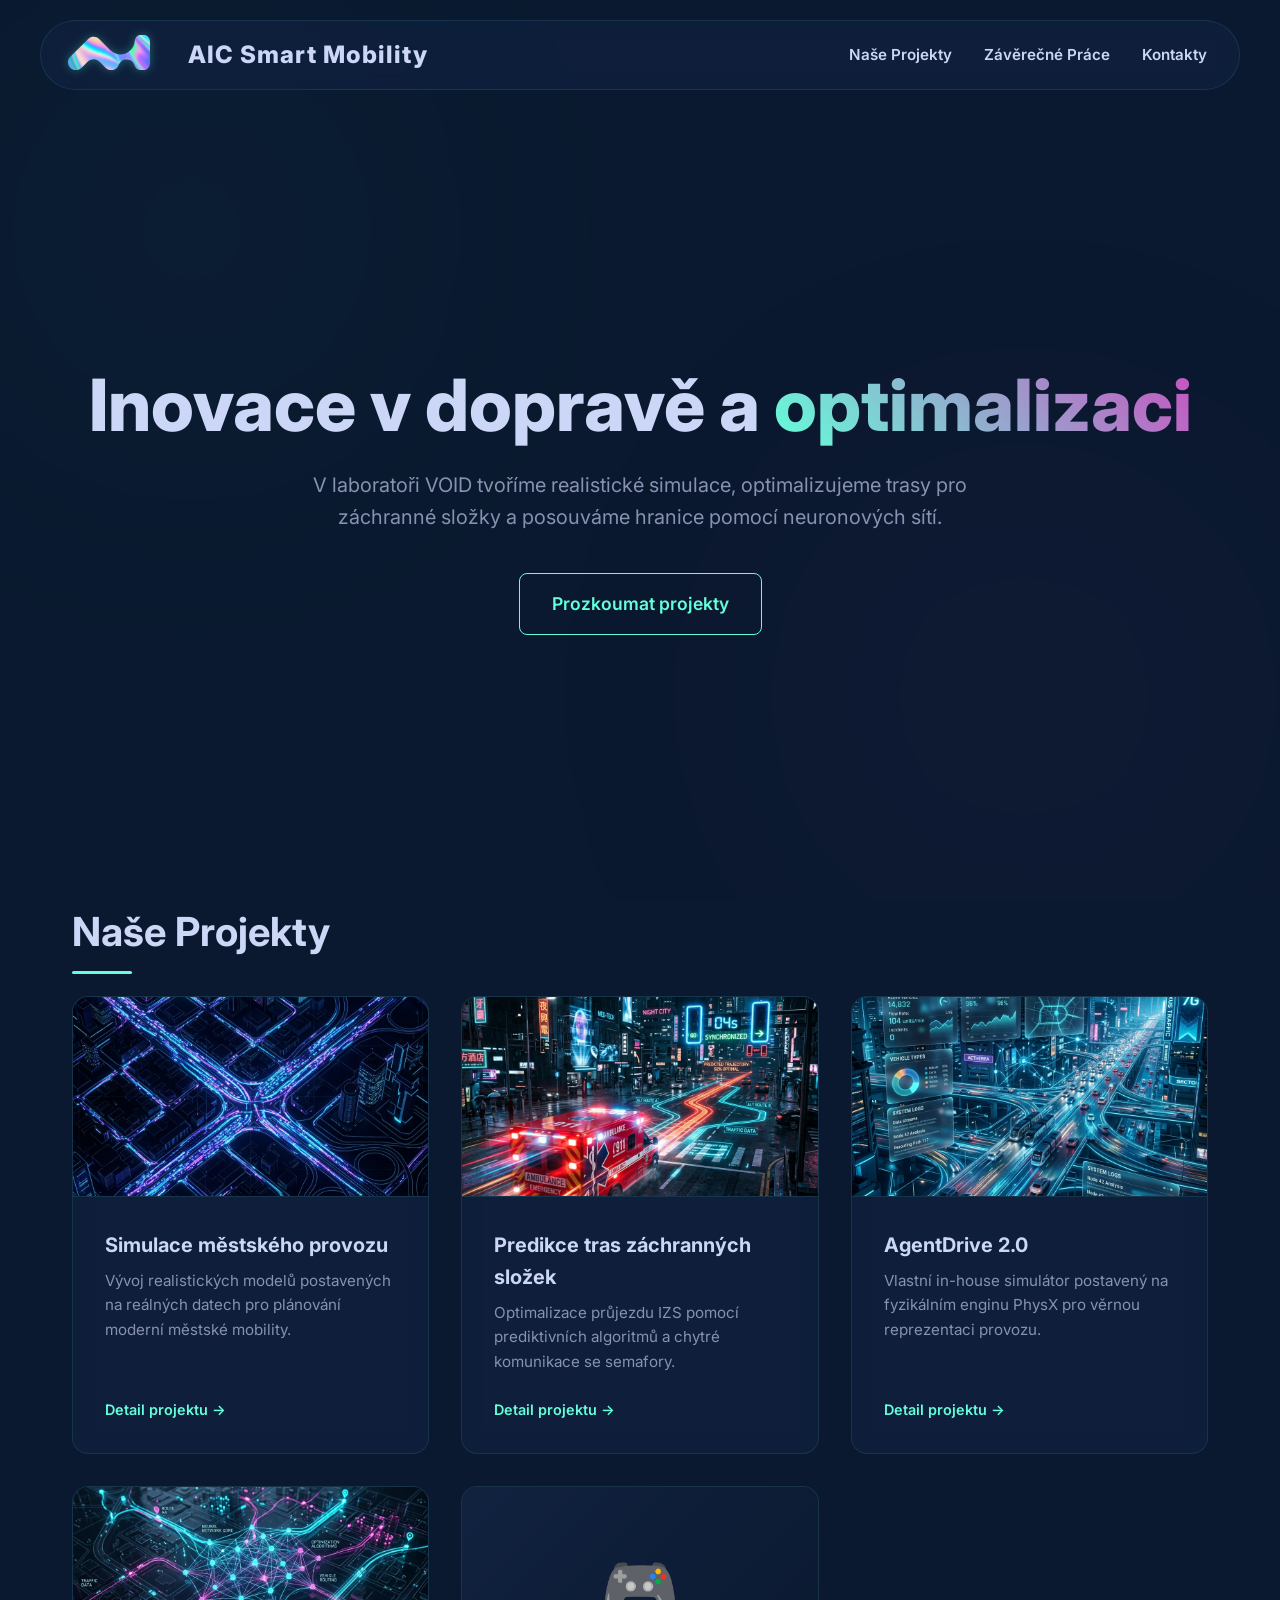
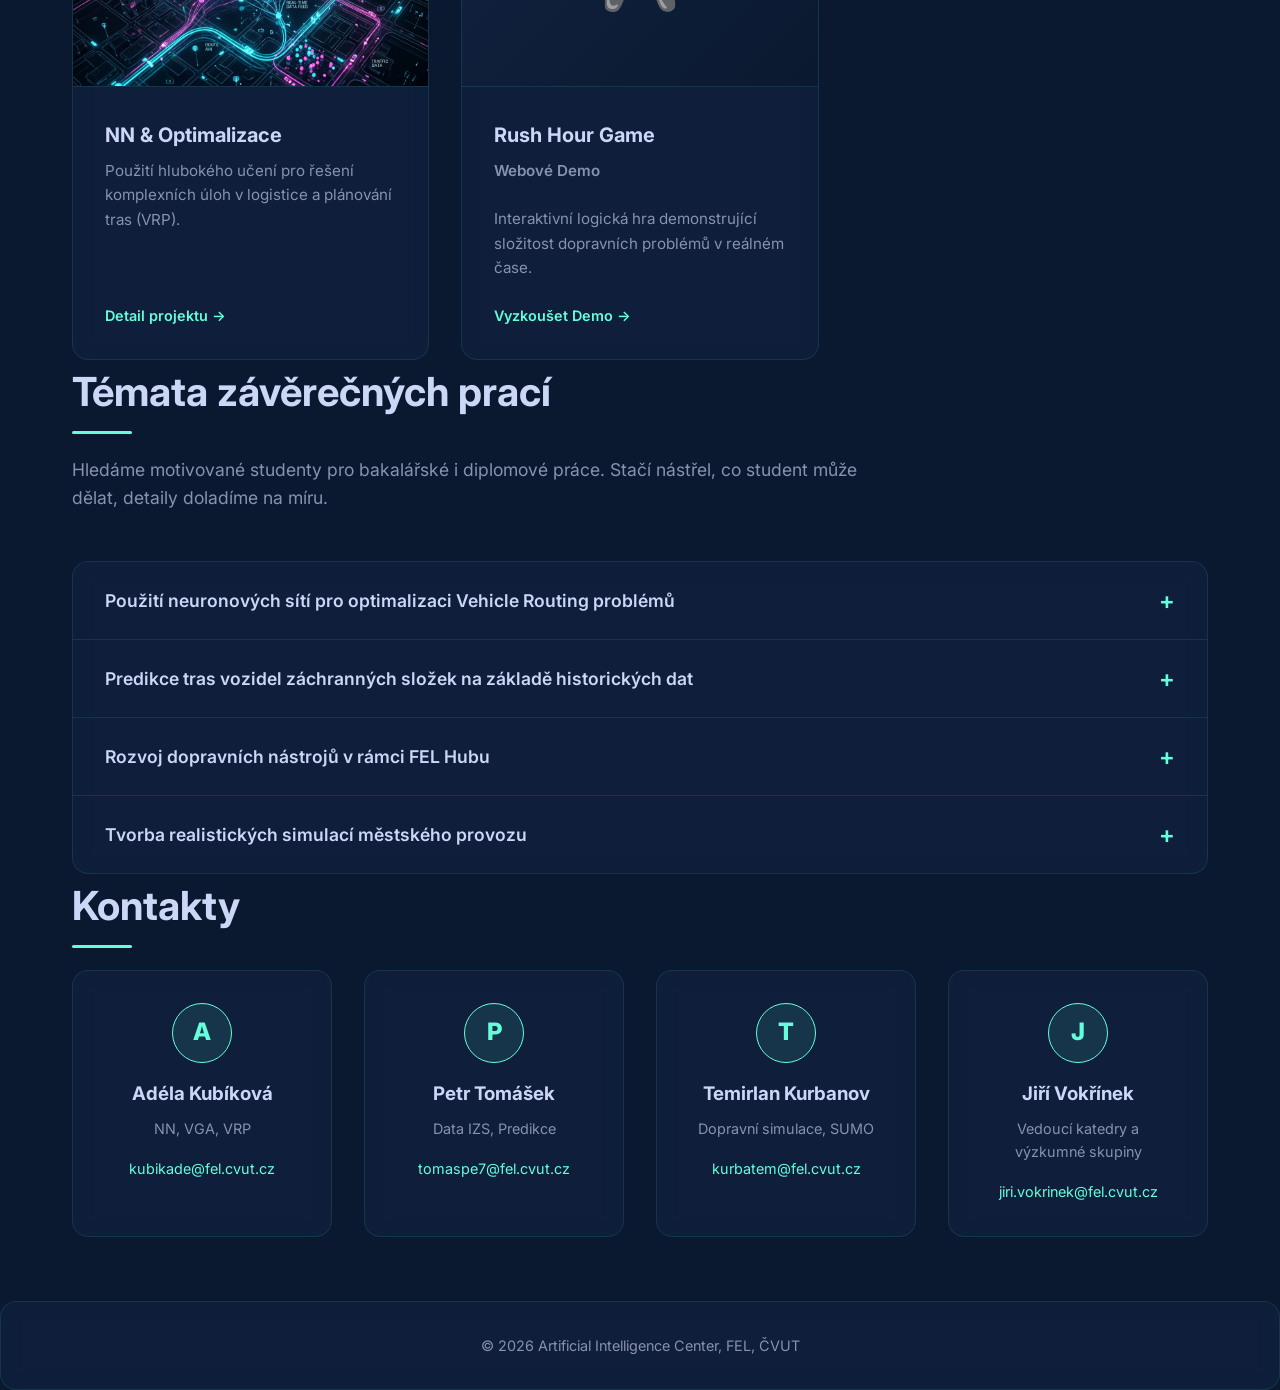
==== commit fb55c25d: "added project subpages" ====
--- a/index.html
+++ b/index.html
@@ -45,51 +45,62 @@
             <div class="grid projects-grid">
 
                 <!-- Projekt 1 -->
-                <div class="card glassmorphism">
+                <a href="simulace-provozu.html" class="card glassmorphism">
                     <img src="assets/traffic_sim.png" alt="Tvorba realistických simulací městského provozu"
                         class="card-image">
                     <div class="card-content">
-                        <h3>Tvorba realistických simulací městského provozu</h3>
-                        <p>Téma tvorby realistických dopravních simulací na základě historických dat. Kombinujeme data z
-                            kamer, floating car data a dopravní statistiky pro vytvoření uceleného obrazu pohybu ve
-                            městě pomocí simulátorů jako SUMO.</p>
-                    </div>
-                </div>
+                        <h3>Simulace městského provozu</h3>
+                        <p>Vývoj realistických modelů postavených na reálných datech pro plánování moderní městské
+                            mobility.</p>
+                        <span class="link-btn">Detail projektu &rarr;</span>
+                    </div>
+                </a>
 
                 <!-- Projekt 2 -->
-                <div class="card glassmorphism">
-                    <img src="assets/rescue_route.png" alt="Predikce tras vozidel záchranných složek"
+                <a href="predikce-izs.html" class="card glassmorphism">
+                    <img src="assets/izs_prediction_hero.png" alt="Predikce tras vozidel záchranných složek"
                         class="card-image">
                     <div class="card-content">
                         <h3>Predikce tras záchranných složek</h3>
-                        <p>Zajištění plynulého průjezdu IZS pomocí komunikace se semafory a využití historických dat pro
-                            přesné předpovědi tras výjezdů.</p>
-                    </div>
-                </div>
+                        <p>Optimalizace průjezdu IZS pomocí prediktivních algoritmů a chytré komunikace se semafory.</p>
+                        <span class="link-btn">Detail projektu &rarr;</span>
+                    </div>
+                </a>
 
                 <!-- Projekt 3 -->
-                <div class="card glassmorphism">
-                    <img src="assets/nn_vga.png" alt="NN VGA a optimalizace" class="card-image">
-                    <div class="card-content">
-                        <h3>NN VGA & Optimalizace</h3>
-                        <p>Nasazení a trénink neuronových sítí (NN VGA / VRP) pro pokročilé optimalizační úlohy v
-                            logistice a mobilitě.</p>
-                    </div>
-                </div>
+                <a href="agent-drive.html" class="card glassmorphism">
+                    <img src="assets/agent_drive_hero.png" alt="AgentDrive 2.0" class="card-image">
+                    <div class="card-content">
+                        <h3>AgentDrive 2.0</h3>
+                        <p>Vlastní in-house simulátor postavený na fyzikálním enginu PhysX pro věrnou reprezentaci
+                            provozu.</p>
+                        <span class="link-btn">Detail projektu &rarr;</span>
+                    </div>
+                </a>
 
                 <!-- Projekt 4 -->
-                <div class="card glassmorphism">
+                <a href="optimalizace-vrp.html" class="card glassmorphism">
+                    <img src="assets/nn_vga.png" alt="Optimalizace a Neuronové sítě" class="card-image">
+                    <div class="card-content">
+                        <h3>NN & Optimalizace</h3>
+                        <p>Použití hlubokého učení pro řešení komplexních úloh v logistice a plánování tras (VRP).</p>
+                        <span class="link-btn">Detail projektu &rarr;</span>
+                    </div>
+                </a>
+
+                <!-- Projekt 5 -->
+                <a href="https://kubikade.github.io/rush_hour/" target="_blank" rel="noopener noreferrer"
+                    class="card glassmorphism">
                     <div class="card-image placeholder-img">
                         <div class="icon">🎮</div>
                     </div>
                     <div class="card-content">
                         <h3>Rush Hour Game</h3>
                         <p class="author">Webové Demo</p>
-                        <p>Interaktivní logická hra demonstrující složitost dopravních problémů.</p>
-                        <a href="https://kubikade.github.io/rush_hour/" target="_blank" rel="noopener noreferrer"
-                            class="link-btn">Vyzkoušet Demo &rarr;</a>
-                    </div>
-                </div>
+                        <p>Interaktivní logická hra demonstrující složitost dopravních problémů v reálném čase.</p>
+                        <span class="link-btn">Vyzkoušet Demo &rarr;</span>
+                    </div>
+                </a>
             </div>
         </section>
 
--- a/style.css
+++ b/style.css
@@ -235,6 +235,10 @@
     transition: var(--transition);
     display: flex;
     flex-direction: column;
+    text-decoration: none;
+    /* Odstranění podtržení pro odkaz */
+    color: inherit;
+    /* Zachování barvy textu */
 }
 
 .card:hover {
@@ -441,6 +445,115 @@
     font-size: 0.9rem;
 }
 
+/* Project Detail Pages */
+.hero-detail {
+    min-height: 20vh;
+    display: flex;
+    flex-direction: column;
+    justify-content: center;
+    align-items: center;
+    text-align: center;
+    padding-top: 120px;
+    position: relative;
+    background-size: cover;
+    background-position: center;
+    margin-bottom: 4rem;
+    border-bottom: 0px solid var(--glass-border);
+}
+
+.hero-detail::before {
+    content: '';
+    position: absolute;
+    top: 0;
+    left: 0;
+    width: 100%;
+    height: 100%;
+    background: linear-gradient(to bottom, rgba(10, 25, 47, 0.4), var(--bg-color));
+    z-index: 1;
+}
+
+.hero-detail .container {
+    position: relative;
+    z-index: 2;
+}
+
+.back-btn {
+    position: absolute;
+    top: 100px;
+    left: 2rem;
+    color: var(--accent);
+    text-decoration: none;
+    font-weight: 600;
+    display: flex;
+    align-items: center;
+    gap: 0.5rem;
+    z-index: 10;
+    transition: var(--transition);
+}
+
+.back-btn:hover {
+    transform: translateX(-5px);
+}
+
+.project-content {
+    margin-bottom: 100px;
+}
+
+.project-content h2 {
+    color: var(--accent);
+    margin-top: 3rem;
+    margin-bottom: 1.5rem;
+}
+
+.project-content p {
+    color: var(--text-secondary);
+    font-size: 1.1rem;
+    margin-bottom: 1.5rem;
+    max-width: 900px;
+}
+
+.project-content ul {
+    list-style: none;
+    margin-bottom: 2rem;
+}
+
+.project-content li {
+    position: relative;
+    padding-left: 1.5rem;
+    margin-bottom: 0.75rem;
+    color: var(--text-primary);
+}
+
+.project-content li::before {
+    content: '→';
+    position: absolute;
+    left: 0;
+    color: var(--accent);
+}
+
+.video-container {
+    width: 100%;
+    max-width: 900px;
+    aspect-ratio: 16/9;
+    margin: 3rem 0;
+    border-radius: 16px;
+    overflow: hidden;
+    border: 1px solid var(--glass-border);
+}
+
+.video-container iframe {
+    width: 100%;
+    height: 100%;
+    border: none;
+}
+
+@media (max-width: 768px) {
+    .back-btn {
+        top: 80px;
+        left: 1rem;
+    }
+}
+
 /* Responsive */
 @media (max-width: 768px) {
     .nav-links {
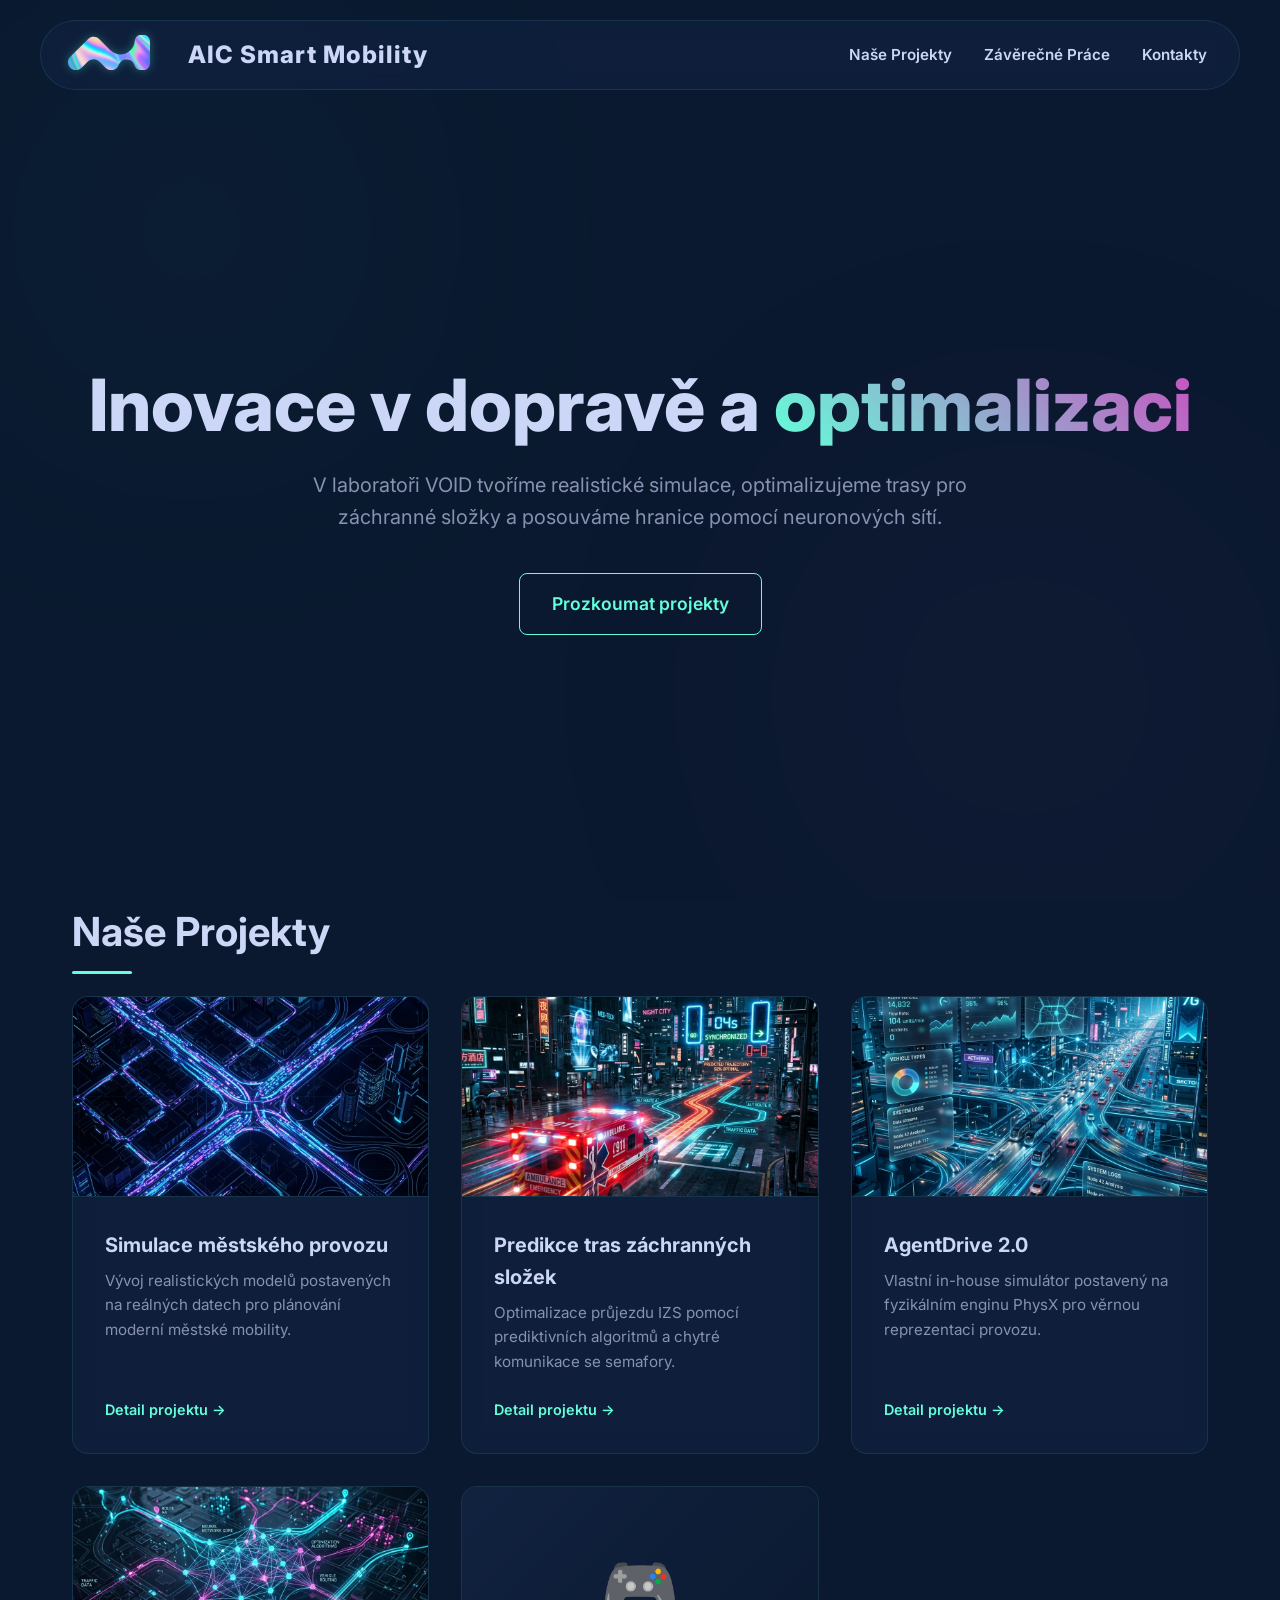
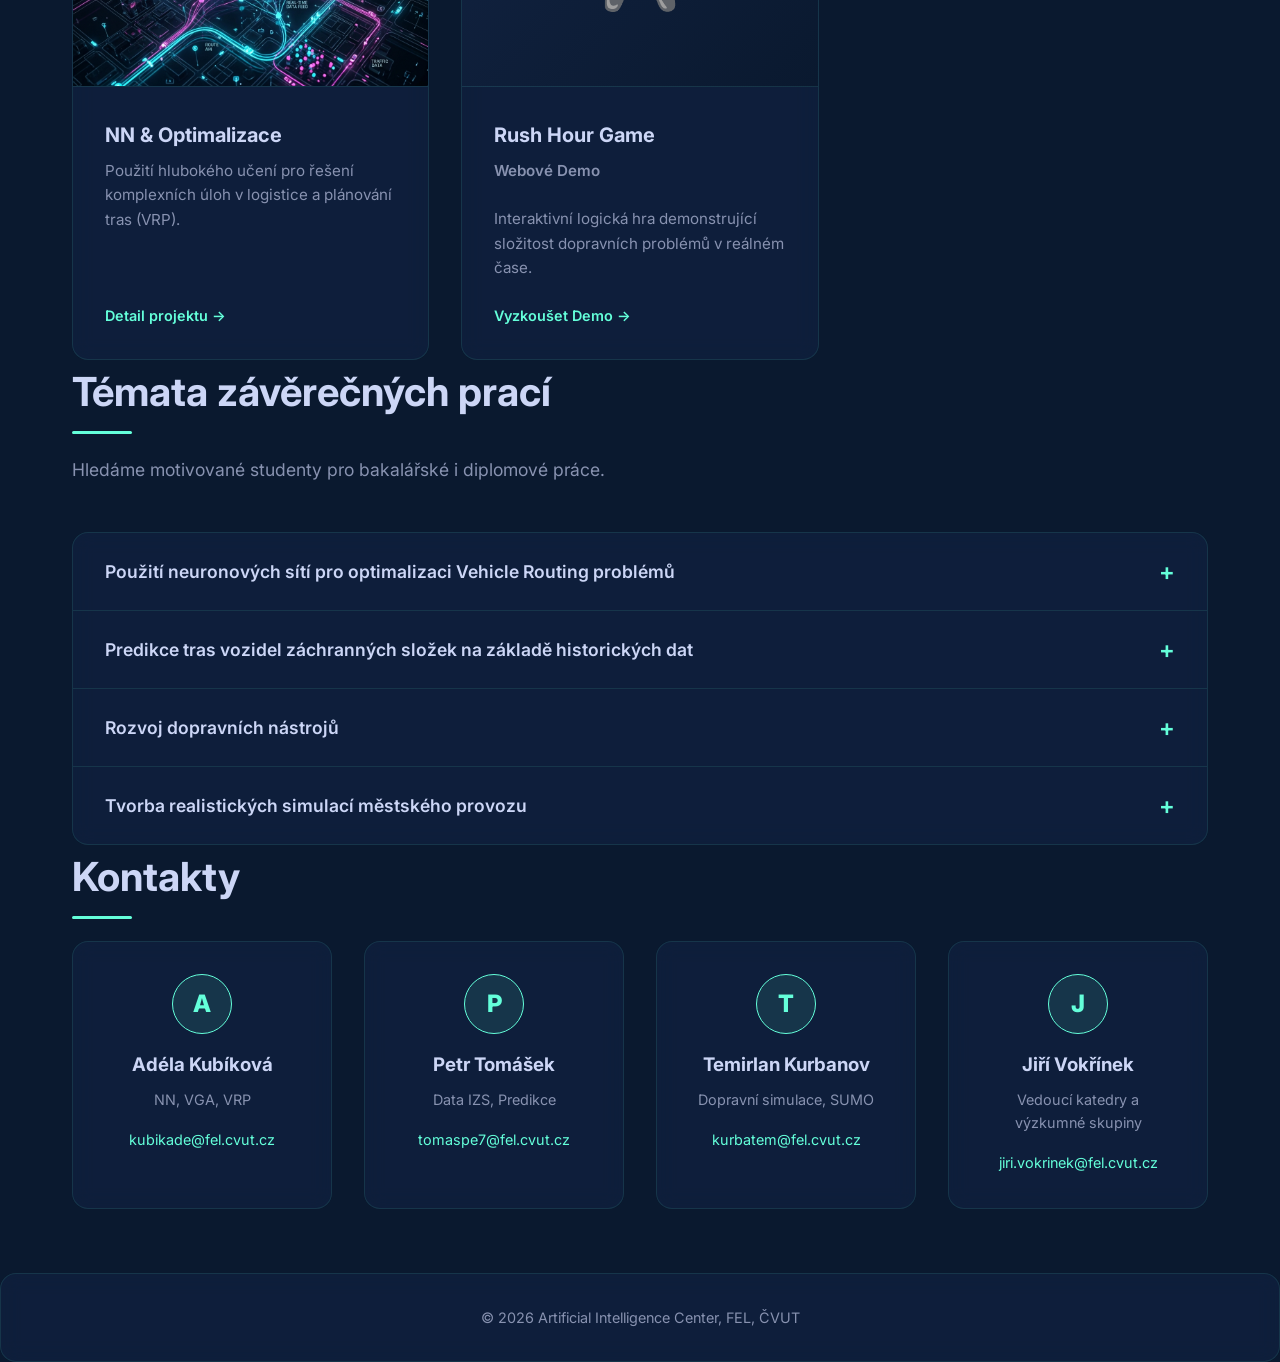
==== commit 1240d945: "added real images to subprojects" ====
--- a/index.html
+++ b/index.html
@@ -106,8 +106,7 @@
 
         <section id="temata" class="container">
             <h2 class="section-title">Témata závěrečných prací</h2>
-            <p class="section-subtitle">Hledáme motivované studenty pro bakalářské i diplomové práce. Stačí nástřel, co
-                student může dělat, detaily doladíme na míru.</p>
+            <p class="section-subtitle">Hledáme motivované studenty pro bakalářské i diplomové práce.</p>
 
             <div class="accordion glassmorphism">
 
@@ -138,13 +137,13 @@
 
                 <div class="accordion-item">
                     <button class="accordion-header">
-                        Rozvoj dopravních nástrojů v rámci FEL Hubu
+                        Rozvoj dopravních nástrojů
                         <span class="icon">+</span>
                     </button>
                     <div class="accordion-content">
                         <p><strong>Vedoucí:</strong> Dle domluvy</p>
-                        <p>Práce na údržbě a inovacích stávajících nástrojů. Smazání zastaralého roadgraphtool a
-                            aktualizace modelů pro záchranky a NN VRP.</p>
+                        <p>Práce na vývoji nových a údržbě a inovacích stávajících nástrojů využívaných v dopravních
+                            projektech.</p>
                     </div>
                 </div>
 
--- a/style.css
+++ b/style.css
@@ -547,6 +547,21 @@
     border: none;
 }
 
+.project-image {
+    width: 100%;
+    height: auto;
+    border-radius: 12px;
+    border: 1px solid var(--glass-border);
+    transition: var(--transition);
+    box-shadow: 0 4px 15px rgba(0, 0, 0, 0.2);
+}
+
+.project-image:hover {
+    transform: scale(1.02);
+    box-shadow: 0 10px 25px rgba(100, 255, 218, 0.15);
+    border-color: var(--accent);
+}
+
 @media (max-width: 768px) {
     .back-btn {
         top: 80px;
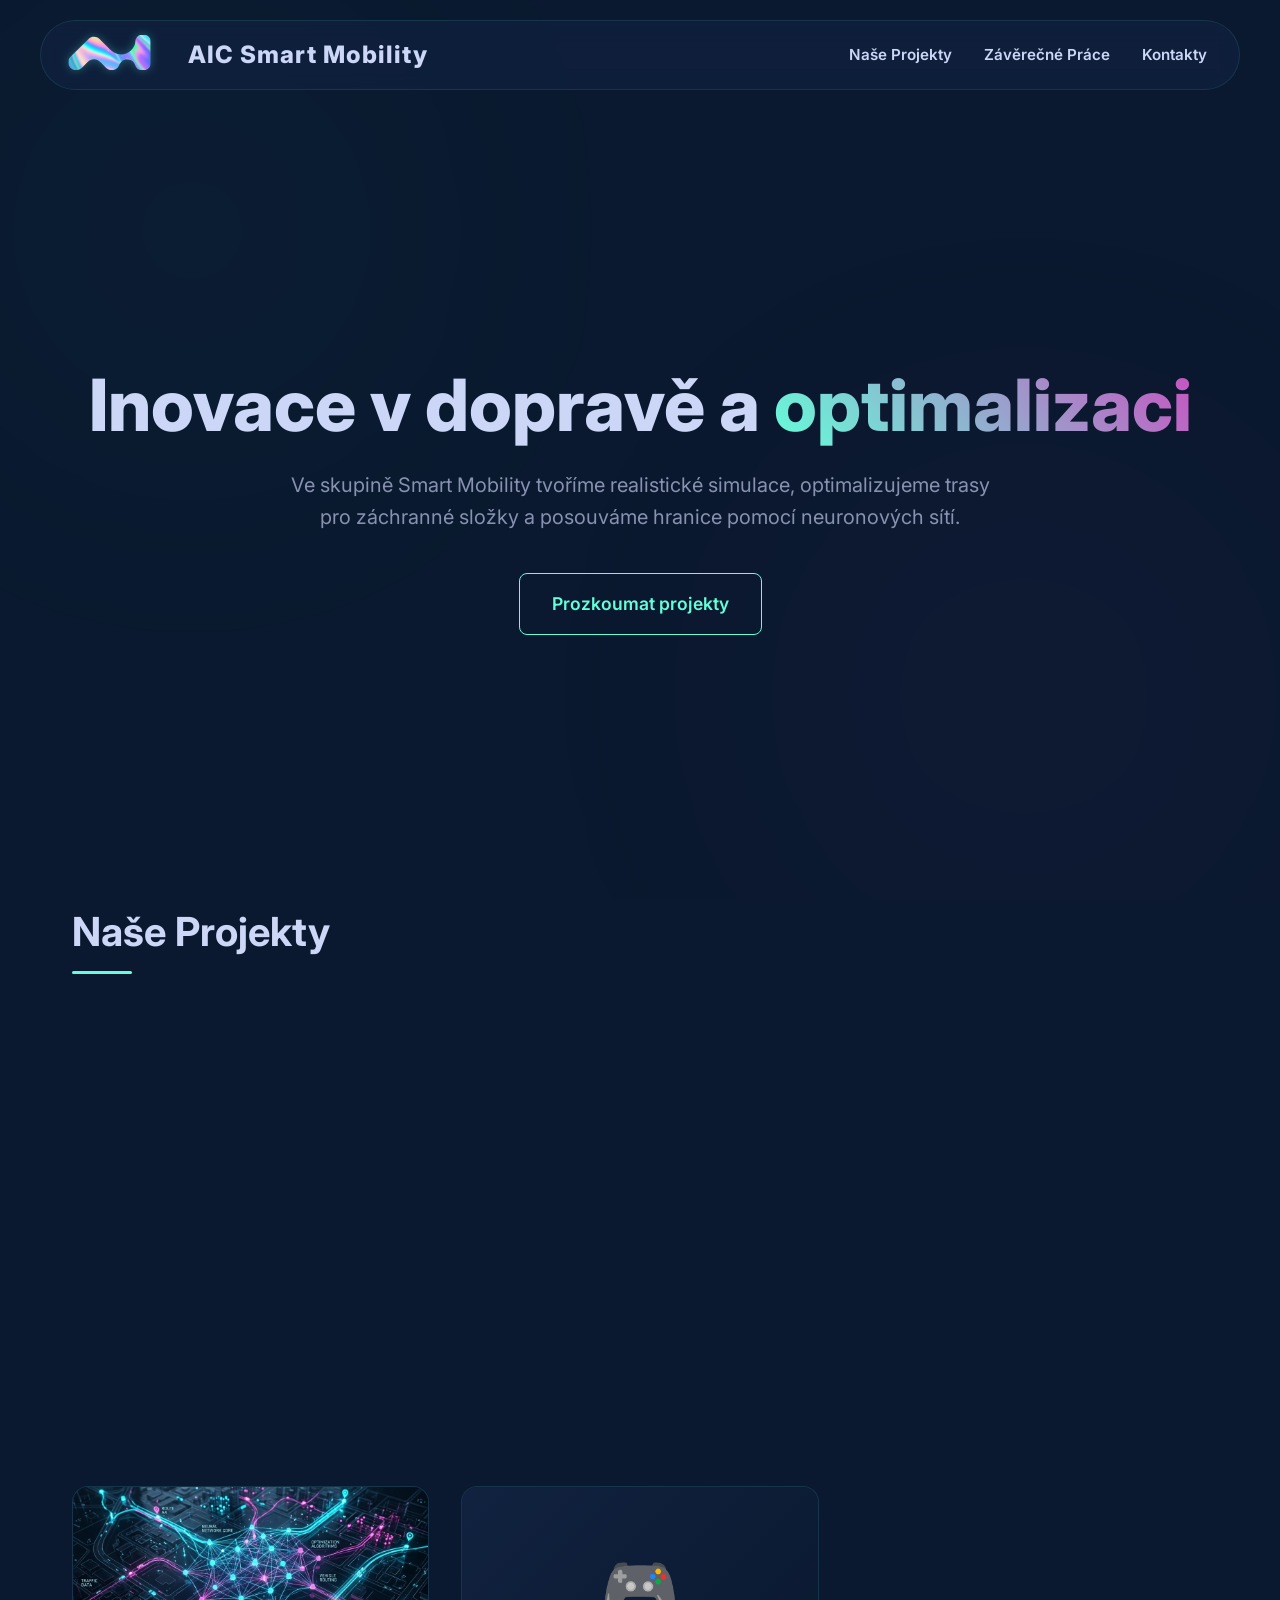
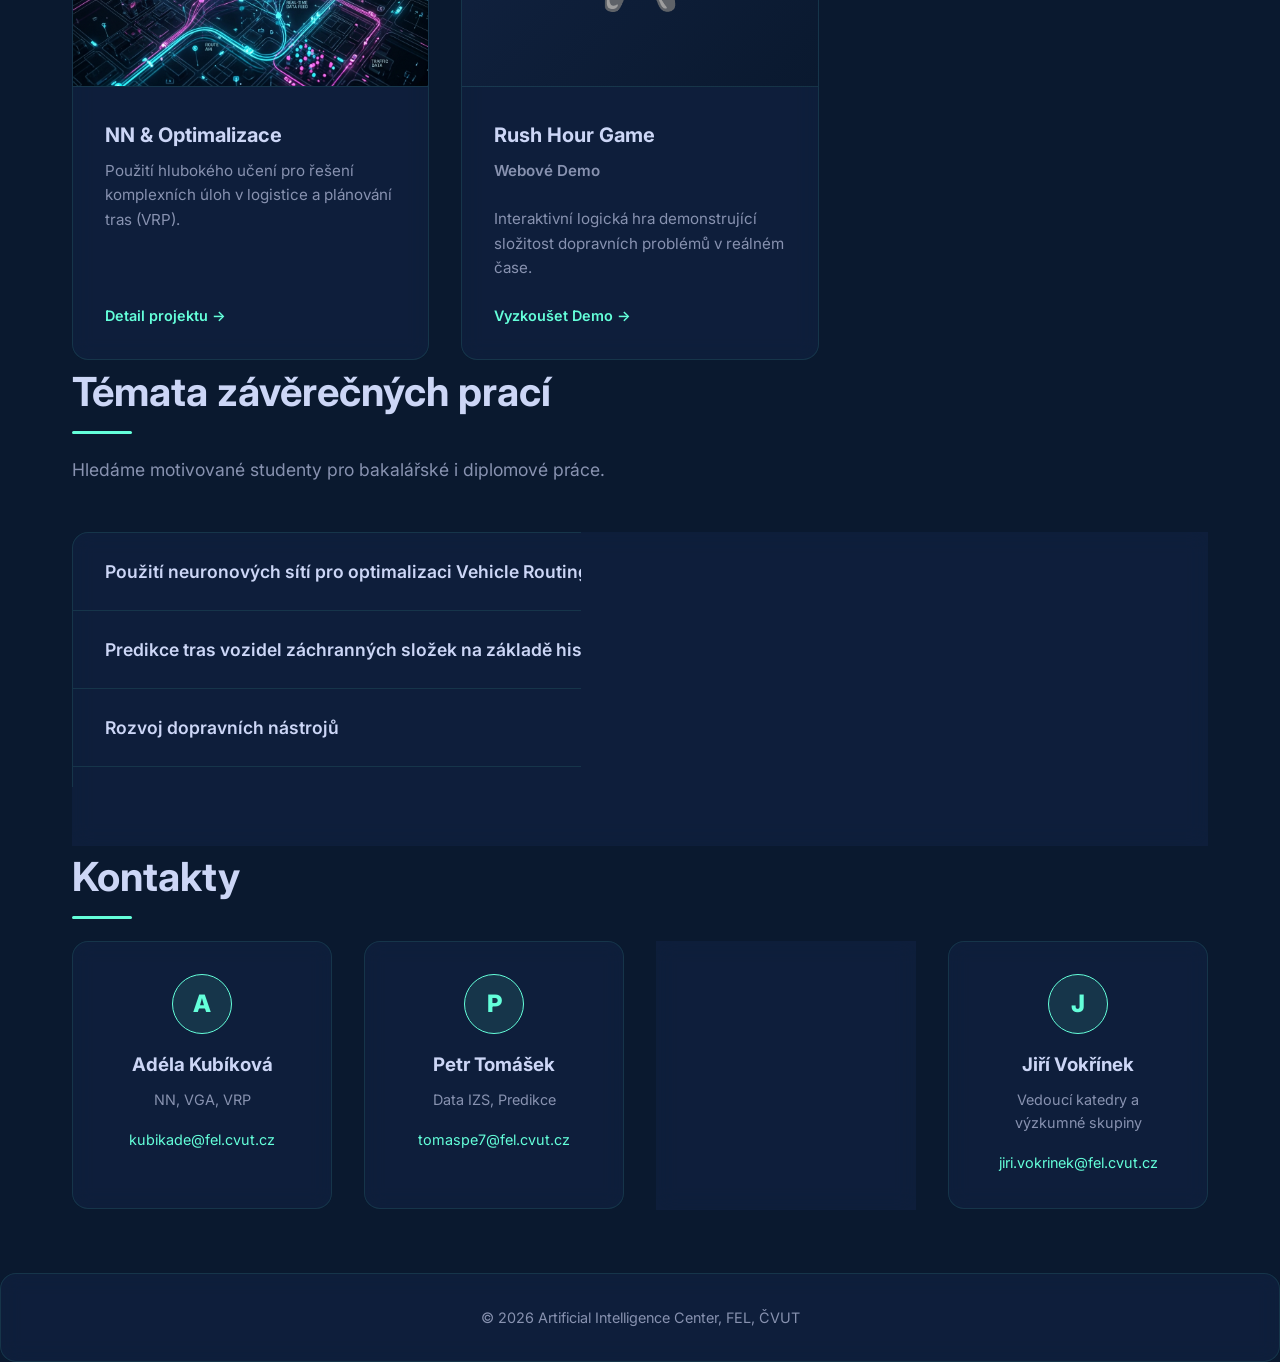
==== commit 5d7f954a: "added flyers" ====
--- a/index.html
+++ b/index.html
@@ -34,8 +34,8 @@
 
     <header class="hero container">
         <h1>Inovace v dopravě a <span>optimalizaci</span></h1>
-        <p>V laboratoři VOID tvoříme realistické simulace, optimalizujeme trasy pro záchranné složky a posouváme hranice
-            pomocí neuronových sítí.</p>
+        <p>Ve skupině Smart Mobility tvoříme realistické simulace, optimalizujeme trasy pro záchranné složky a posouváme
+            hranice pomocí neuronových sítí.</p>
         <a href="#projekty" class="btn-primary">Prozkoumat projekty</a>
     </header>
 
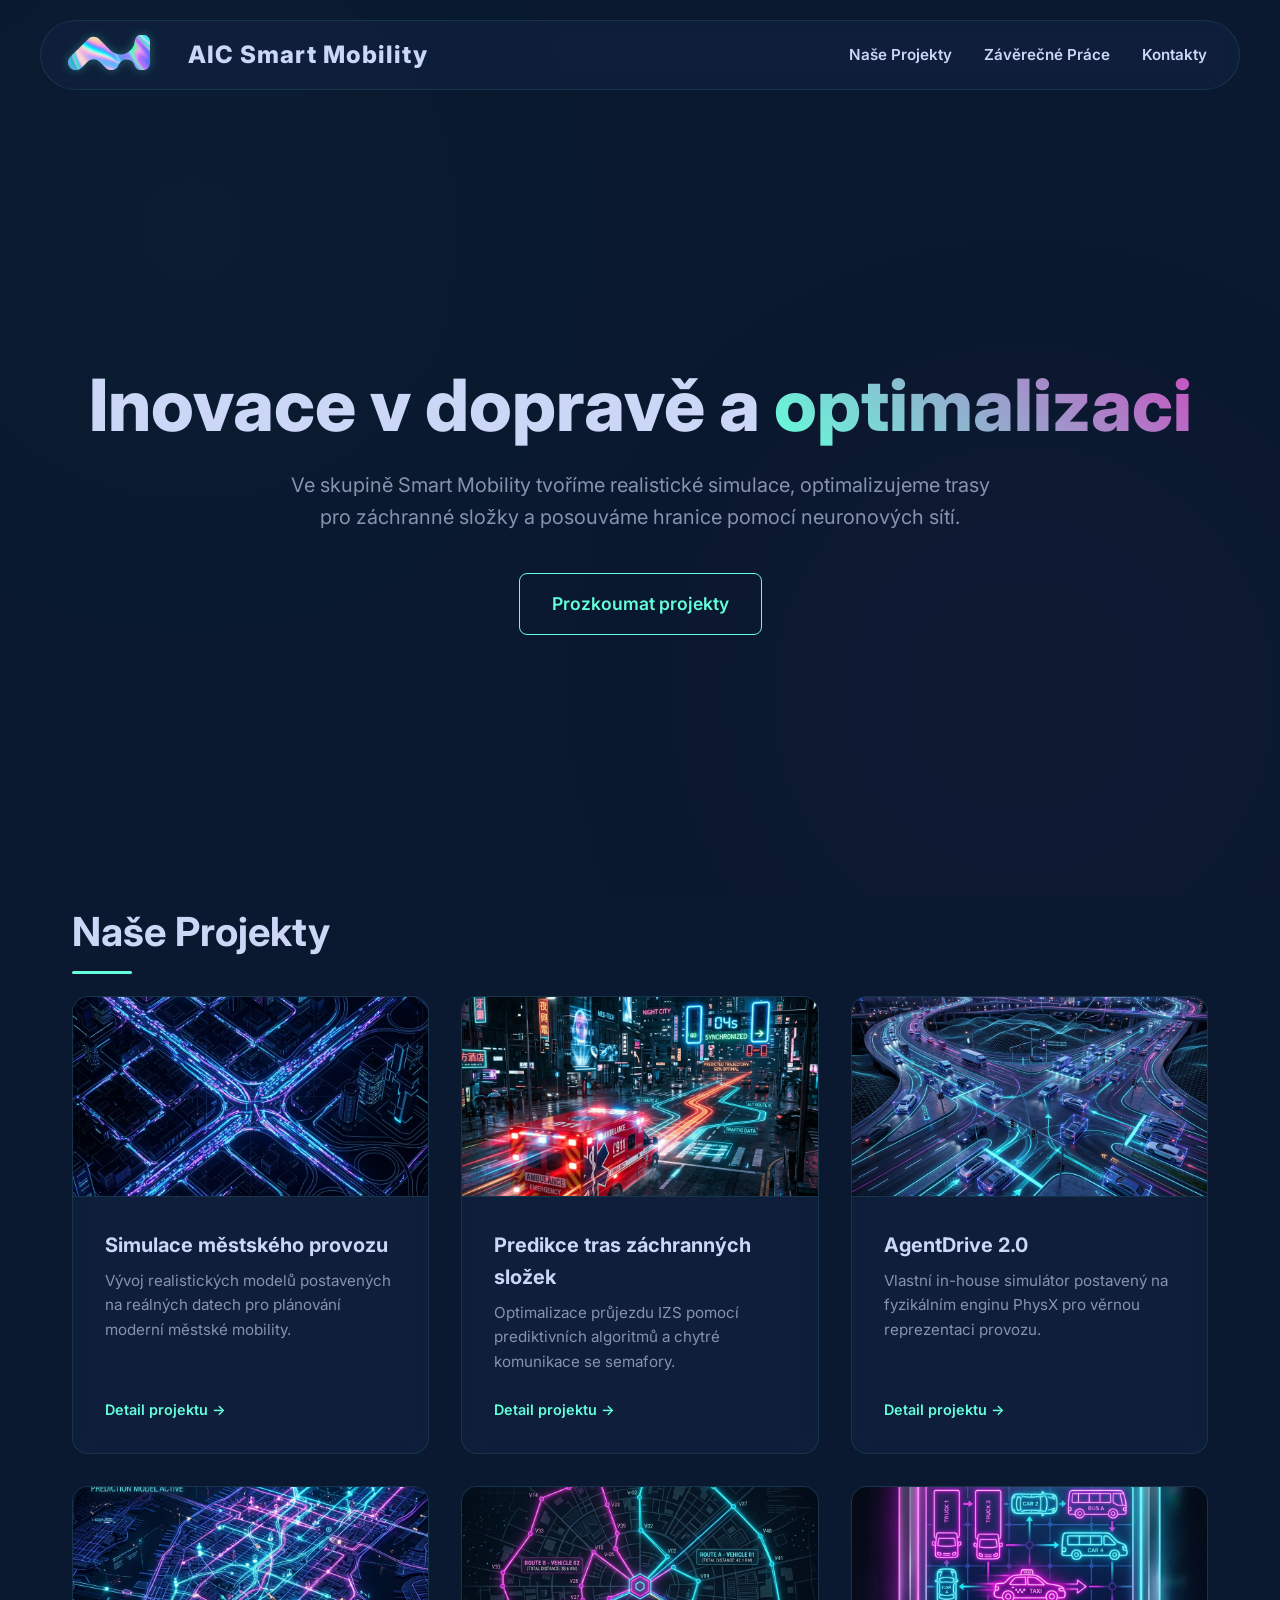
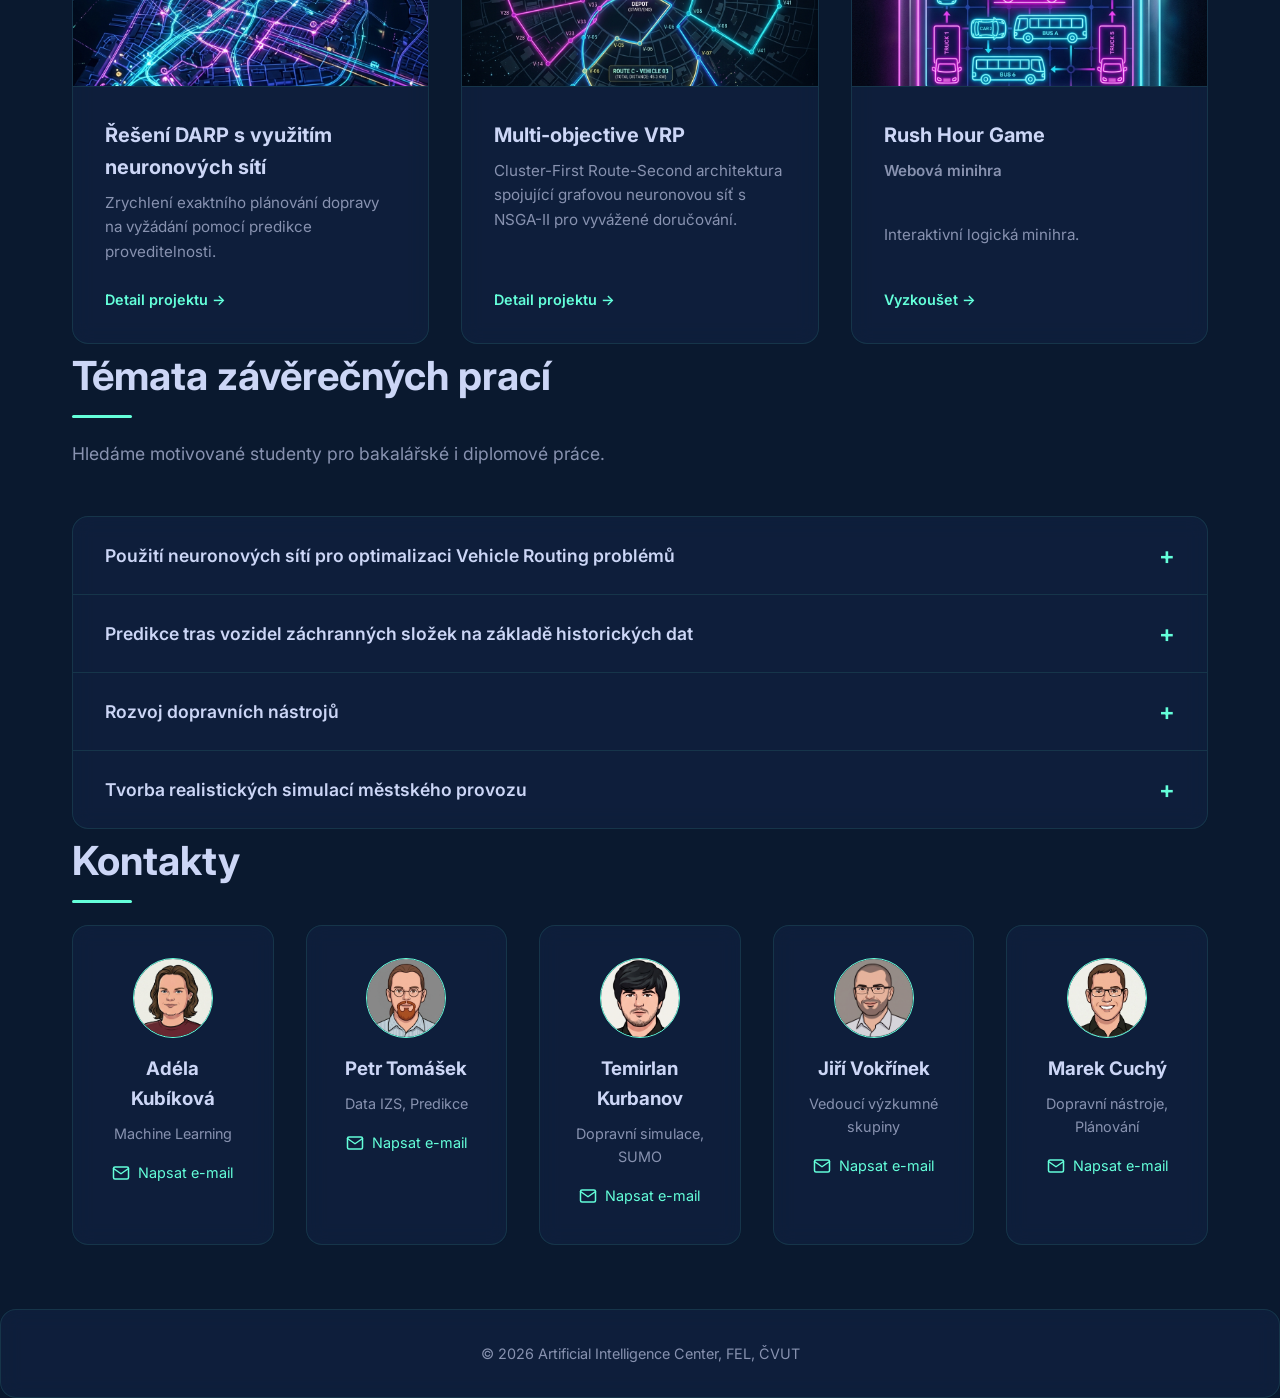
==== commit 8f98e101: "Update UI: clickable logos, fix scrollbar shift, avatar size, and email layout" ====
--- a/index.html
+++ b/index.html
@@ -20,10 +20,9 @@
 
     <nav class="navbar glassmorphism">
         <div class="container nav-content">
-            <div class="logo">
+            <a href="index.html" class="logo">
                 <img src="assets/Symbol_AIC_Holo.svg" alt="AIC Logo" class="logo-img">
-                AIC Smart Mobility
-            </div>
+                AIC Smart Mobility</a>
             <ul class="nav-links">
                 <li><a href="#projekty">Naše Projekty</a></li>
                 <li><a href="#temata">Závěrečné Práce</a></li>
@@ -78,7 +77,7 @@
                     </div>
                 </a>
 
-                <!-- Projekt 4 -->
+                <!-- Projekt 4 (skryto)
                 <a href="optimalizace-vrp.html" class="card glassmorphism">
                     <img src="assets/nn_vga.png" alt="Optimalizace a Neuronové sítě" class="card-image">
                     <div class="card-content">
@@ -87,18 +86,37 @@
                         <span class="link-btn">Detail projektu &rarr;</span>
                     </div>
                 </a>
+                -->
 
                 <!-- Projekt 5 -->
+                <a href="nn-boosted-vga.html" class="card glassmorphism">
+                    <img src="assets/nn_boosted_vga.png" alt="NN Boosted VGA" class="card-image">
+                    <div class="card-content">
+                        <h3>Řešení DARP s využitím neuronových sítí</h3>
+                        <p>Zrychlení exaktního plánování dopravy na vyžádání pomocí predikce proveditelnosti.</p>
+                        <span class="link-btn">Detail projektu &rarr;</span>
+                    </div>
+                </a>
+
+                <!-- Projekt 6 -->
+                <a href="multi-objective-vrp.html" class="card glassmorphism">
+                    <img src="assets/vrp_hero_main.png" alt="Multi-objective VRP" class="card-image">
+                    <div class="card-content">
+                        <h3>Multi-objective VRP</h3>
+                        <p>Cluster-First Route-Second architektura spojující grafovou neuronovou síť s NSGA-II pro
+                            vyvážené doručování.</p>
+                        <span class="link-btn">Detail projektu &rarr;</span>
+                    </div>
+                </a>
+                <!-- Projekt 7 (Hra) -->
                 <a href="https://kubikade.github.io/rush_hour/" target="_blank" rel="noopener noreferrer"
                     class="card glassmorphism">
-                    <div class="card-image placeholder-img">
-                        <div class="icon">🎮</div>
-                    </div>
+                    <img src="assets/rush_hour_card.png" alt="Rush Hour Game" class="card-image">
                     <div class="card-content">
                         <h3>Rush Hour Game</h3>
-                        <p class="author">Webové Demo</p>
-                        <p>Interaktivní logická hra demonstrující složitost dopravních problémů v reálném čase.</p>
-                        <span class="link-btn">Vyzkoušet Demo &rarr;</span>
+                        <p class="author">Webová minihra</p>
+                        <p>Interaktivní logická minihra.</p>
+                        <span class="link-btn">Vyzkoušet &rarr;</span>
                     </div>
                 </a>
             </div>
@@ -166,28 +184,39 @@
             <h2 class="section-title">Kontakty</h2>
             <div class="grid contacts-grid">
                 <div class="contact-card glassmorphism">
-                    <div class="avatar">A</div>
+                    <!-- <div class="avatar">A</div> -->
+                    <img src="avatars/adela.png" alt="Adéla Kubíková" class="avatar">
                     <h3>Adéla Kubíková</h3>
-                    <p>NN, VGA, VRP</p>
-                    <a href="mailto:kubikade@fel.cvut.cz" class="contact-link">kubikade@fel.cvut.cz</a>
-                </div>
-                <div class="contact-card glassmorphism">
-                    <div class="avatar">P</div>
+                    <p>Machine Learning</p>
+                    <a href="mailto:kubikade@fel.cvut.cz" class="contact-link"><svg xmlns="http://www.w3.org/2000/svg" width="18" height="18" viewBox="0 0 24 24" fill="none" stroke="currentColor" stroke-width="2" stroke-linecap="round" stroke-linejoin="round"><path d="M4 4h16c1.1 0 2 .9 2 2v12c0 1.1-.9 2-2 2H4c-1.1 0-2-.9-2-2V6c0-1.1.9-2 2-2z"></path><polyline points="22,6 12,13 2,6"></polyline></svg> Napsat e-mail</a>
+                </div>
+                <div class="contact-card glassmorphism">
+                    <!-- <div class="avatar">P</div> -->
+                    <img src="avatars/petr.png" alt="Petr Tomášek" class="avatar">
                     <h3>Petr Tomášek</h3>
                     <p>Data IZS, Predikce</p>
-                    <a href="mailto:tomaspe7@fel.cvut.cz" class="contact-link">tomaspe7@fel.cvut.cz</a>
-                </div>
-                <div class="contact-card glassmorphism">
-                    <div class="avatar">T</div>
+                    <a href="mailto:tomaspe7@fel.cvut.cz" class="contact-link"><svg xmlns="http://www.w3.org/2000/svg" width="18" height="18" viewBox="0 0 24 24" fill="none" stroke="currentColor" stroke-width="2" stroke-linecap="round" stroke-linejoin="round"><path d="M4 4h16c1.1 0 2 .9 2 2v12c0 1.1-.9 2-2 2H4c-1.1 0-2-.9-2-2V6c0-1.1.9-2 2-2z"></path><polyline points="22,6 12,13 2,6"></polyline></svg> Napsat e-mail</a>
+                </div>
+                <div class="contact-card glassmorphism">
+                    <!-- <div class="avatar">T</div> -->
+                    <img src="avatars/tim.png" alt="Temirlan Kurbanov" class="avatar">
                     <h3>Temirlan Kurbanov</h3>
                     <p>Dopravní simulace, SUMO</p>
-                    <a href="mailto:kurbatem@fel.cvut.cz" class="contact-link">kurbatem@fel.cvut.cz</a>
-                </div>
-                <div class="contact-card glassmorphism">
-                    <div class="avatar">J</div>
+                    <a href="mailto:kurbatem@fel.cvut.cz" class="contact-link"><svg xmlns="http://www.w3.org/2000/svg" width="18" height="18" viewBox="0 0 24 24" fill="none" stroke="currentColor" stroke-width="2" stroke-linecap="round" stroke-linejoin="round"><path d="M4 4h16c1.1 0 2 .9 2 2v12c0 1.1-.9 2-2 2H4c-1.1 0-2-.9-2-2V6c0-1.1.9-2 2-2z"></path><polyline points="22,6 12,13 2,6"></polyline></svg> Napsat e-mail</a>
+                </div>
+                <div class="contact-card glassmorphism">
+                    <!-- <div class="avatar">J</div> -->
+                    <img src="avatars/jirka.png" alt="Jiří Vokřínek" class="avatar">
                     <h3>Jiří Vokřínek</h3>
-                    <p>Vedoucí katedry a výzkumné skupiny</p>
-                    <a href="mailto:jiri.vokrinek@fel.cvut.cz" class="contact-link">jiri.vokrinek@fel.cvut.cz</a>
+                    <p>Vedoucí výzkumné skupiny</p>
+                    <a href="mailto:jiri.vokrinek@fel.cvut.cz" class="contact-link"><svg xmlns="http://www.w3.org/2000/svg" width="18" height="18" viewBox="0 0 24 24" fill="none" stroke="currentColor" stroke-width="2" stroke-linecap="round" stroke-linejoin="round"><path d="M4 4h16c1.1 0 2 .9 2 2v12c0 1.1-.9 2-2 2H4c-1.1 0-2-.9-2-2V6c0-1.1.9-2 2-2z"></path><polyline points="22,6 12,13 2,6"></polyline></svg> Napsat e-mail</a>
+                </div>
+                <div class="contact-card glassmorphism">
+                    <!-- <div class="avatar">M</div> -->
+                    <img src="avatars/marek.png" alt="Marek Cuchý" class="avatar">
+                    <h3>Marek Cuchý</h3>
+                    <p>Dopravní nástroje, Plánování</p>
+                    <a href="mailto:marek.cuchy@fel.cvut.cz" class="contact-link"><svg xmlns="http://www.w3.org/2000/svg" width="18" height="18" viewBox="0 0 24 24" fill="none" stroke="currentColor" stroke-width="2" stroke-linecap="round" stroke-linejoin="round"><path d="M4 4h16c1.1 0 2 .9 2 2v12c0 1.1-.9 2-2 2H4c-1.1 0-2-.9-2-2V6c0-1.1.9-2 2-2z"></path><polyline points="22,6 12,13 2,6"></polyline></svg> Napsat e-mail</a>
                 </div>
             </div>
         </section>
--- a/style.css
+++ b/style.css
@@ -14,6 +14,10 @@
     padding: 0;
     box-sizing: border-box;
     scroll-behavior: smooth;
+}
+
+html {
+    overflow-y: scroll;
 }
 
 body {
@@ -102,6 +106,7 @@
     display: flex;
     align-items: center;
     gap: 0.75rem;
+    text-decoration: none;
 }
 
 .logo-img {
@@ -191,7 +196,7 @@
 
 /* Sections */
 section {
-    padding: 100px 0;
+    padding: 140px 0 100px 0;
 }
 
 .section-title {
@@ -391,8 +396,8 @@
 }
 
 .avatar {
-    width: 60px;
-    height: 60px;
+    width: 80px;
+    height: 80px;
     background: rgba(100, 255, 218, 0.1);
     color: var(--accent);
     border-radius: 50%;
@@ -403,6 +408,7 @@
     font-weight: 800;
     margin: 0 auto 1rem;
     border: 1px solid var(--accent);
+    object-fit: cover;
 }
 
 .contact-card h3 {
@@ -420,6 +426,11 @@
     text-decoration: none;
     font-size: 0.9rem;
     transition: var(--transition);
+    display: inline-flex;
+    align-items: center;
+    justify-content: center;
+    gap: 0.5rem;
+    width: 100%;
 }
 
 .contact-link:hover {
@@ -534,17 +545,19 @@
 .video-container {
     width: 100%;
     max-width: 900px;
-    aspect-ratio: 16/9;
+    aspect-ratio: 4096 / 1536;
     margin: 3rem 0;
     border-radius: 16px;
     overflow: hidden;
     border: 1px solid var(--glass-border);
 }
 
-.video-container iframe {
+.video-container iframe,
+.video-container video {
     width: 100%;
     height: 100%;
     border: none;
+    display: block;
 }
 
 .project-image {
@@ -592,4 +605,38 @@
     .accordion-content p {
         padding: 0 1.25rem 1.25rem;
     }
+}
+
+/* Video Grid and Elements */
+.video-grid {
+    display: grid;
+    grid-template-columns: repeat(auto-fit, minmax(300px, 1fr));
+    gap: 2rem;
+    margin: 2rem 0;
+}
+
+.video-item {
+    display: flex;
+    flex-direction: column;
+    gap: 1rem;
+}
+
+.video-item video {
+    width: 100%;
+    border-radius: 12px;
+    border: 1px solid var(--glass-border);
+    transition: var(--transition);
+    box-shadow: 0 4px 15px rgba(0, 0, 0, 0.2);
+}
+
+.video-item video:hover {
+    transform: scale(1.02);
+    box-shadow: 0 10px 25px rgba(100, 255, 218, 0.15);
+    border-color: var(--accent);
+}
+
+.video-caption {
+    font-size: 0.9rem;
+    color: var(--text-secondary);
+    text-align: center;
 }
